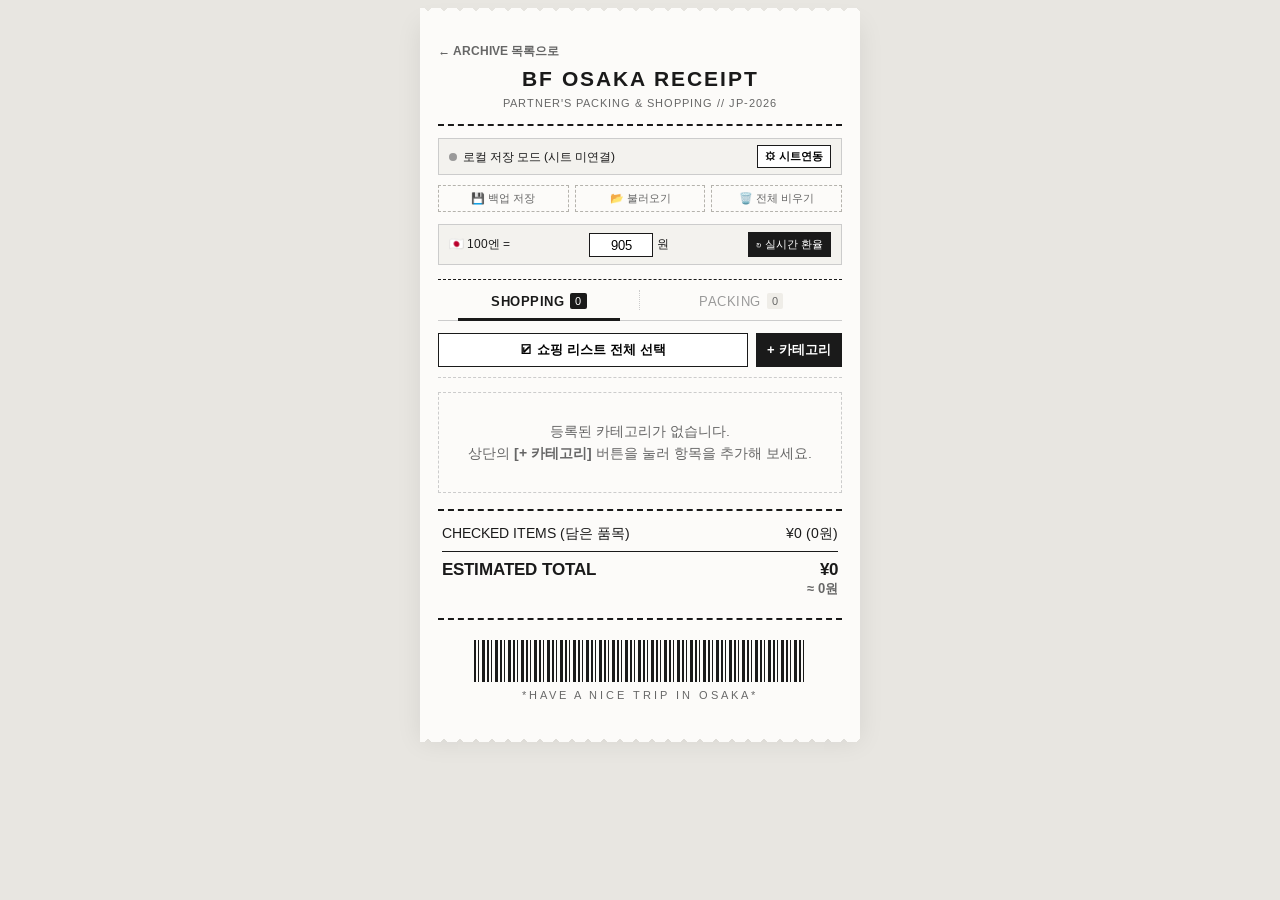
==== bf-receipt/index.html @ 5ce70ae2 "Add files via upload" ====
<!DOCTYPE html>
<html lang="ko">
<head>
<meta charset="UTF-8">
<meta name="viewport" content="width=device-width, initial-scale=1.0, maximum-scale=1.0, user-scalable=no">
<title>BF OSAKA RECEIPT</title>
<style>
  @import url('https://fonts.googleapis.com/css2?family=Arimo:ital,wght@0,400..700;1,400..700&family=Kosugi+Maru&display=swap');

  @font-face {
    font-family: 'Seolnong';
    src: url('../Seolnong.woff2') format('woff2'),
         url('../Seolnong.woff') format('woff'),
         url('../Seolnong.ttf') format('truetype'),
         url('../Seolnong.otf') format('opentype');
    font-weight: normal;
    font-style: normal;
    font-display: swap;
  }

  :root {
    --bg: #e8e6e1;
    --paper: #fcfbf9;
    --ink: #1a1a1a;
    --muted: #666666;
    --light-muted: #999999;
    --line: #cccccc;
    --accent: #d32f2f;
    --taxfree: #1b5e20;
    --taxfree-bg: #e8f5e9;
    --font-main: 'Arimo', 'Kosugi Maru', 'Seolnong', sans-serif;
  }

  * {
    box-sizing: border-box;
    -webkit-tap-highlight-color: transparent;
  }

  body {
    margin: 0;
    padding: 16px 12px 60px;
    background-color: var(--bg);
    font-family: var(--font-main);
    color: var(--ink);
    display: flex;
    justify-content: center;
  }

  button, input, select, textarea {
    font-family: var(--font-main);
  }

  .receipt {
    width: 100%;
    max-width: 440px;
    background: var(--paper);
    padding: 24px 18px 32px;
    box-shadow: 0 8px 24px rgba(0,0,0,0.08);
    position: relative;
  }

  .receipt::before, .receipt::after {
    content: "";
    position: absolute;
    left: 0;
    right: 0;
    height: 8px;
    background-size: 16px 8px;
  }

  .receipt::before {
    top: -8px;
    background-image: linear-gradient(135deg, transparent 50%, var(--paper) 50%),
                      linear-gradient(225deg, transparent 50%, var(--paper) 50%);
  }

  .receipt::after {
    bottom: -8px;
    background-image: linear-gradient(45deg, transparent 50%, var(--paper) 50%),
                      linear-gradient(315deg, transparent 50%, var(--paper) 50%);
  }

  .top-nav {
    margin-bottom: 8px;
  }
  .home-link {
    font-size: 11.5px;
    color: var(--muted);
    text-decoration: none;
    font-weight: 700;
  }
  .home-link:hover { color: var(--ink); }

  .header {
    text-align: center;
    border-bottom: 2px dashed var(--ink);
    padding-bottom: 14px;
    margin-bottom: 12px;
  }

  .store-name {
    font-size: 21px;
    font-weight: 700;
    letter-spacing: 2px;
    margin: 0 0 4px;
  }

  .store-sub {
    font-size: 11px;
    color: var(--muted);
    letter-spacing: 1px;
  }

  /* Sync Bar */
  .sync-bar {
    display: flex;
    justify-content: space-between;
    align-items: center;
    background: #f3f2ee;
    border: 1px solid var(--line);
    padding: 6px 10px;
    margin-bottom: 10px;
    font-size: 11.5px;
  }

  .sync-indicator {
    display: flex;
    align-items: center;
    gap: 6px;
    font-weight: 500;
  }

  .sync-dot {
    width: 8px;
    height: 8px;
    border-radius: 50%;
    background: #999;
  }
  .sync-dot.online { background: var(--taxfree); }
  .sync-dot.syncing { background: #e6a100; animation: pulse 1s infinite; }
  .sync-dot.error { background: var(--accent); }

  @keyframes pulse {
    0%, 100% { opacity: 1; }
    50% { opacity: 0.3; }
  }

  .sync-actions {
    display: flex;
    gap: 4px;
  }

  .small-action-btn {
    background: #fff;
    border: 1px solid var(--ink);
    padding: 3px 7px;
    font-size: 11px;
    font-weight: 700;
    cursor: pointer;
  }

  .util-bar {
    display: flex;
    justify-content: space-between;
    gap: 6px;
    margin-bottom: 12px;
    flex-wrap: wrap;
  }

  .util-btn {
    flex: 1;
    min-width: 70px;
    background: transparent;
    border: 1px dashed #b5b3ad;
    color: var(--muted);
    padding: 5px 6px;
    font-size: 11px;
    font-weight: 500;
    cursor: pointer;
    text-align: center;
    transition: all 0.15s;
  }

  .util-btn:hover, .util-btn:active {
    border-color: var(--ink);
    color: var(--ink);
    background: #f3f2ee;
  }

  .rate-box {
    display: flex;
    align-items: center;
    justify-content: space-between;
    background: #f3f2ee;
    border: 1px solid var(--line);
    padding: 7px 10px;
    margin-bottom: 14px;
    font-size: 12px;
    gap: 6px;
  }

  .rate-input-wrap {
    display: flex;
    align-items: center;
    gap: 4px;
    font-weight: 500;
  }

  .rate-input {
    width: 64px;
    padding: 3px 5px;
    border: 1px solid var(--ink);
    font-size: 13px;
    font-weight: 500;
    text-align: right;
    background: #fff;
  }

  .rate-fetch-btn {
    background: var(--ink);
    color: #fff;
    border: none;
    padding: 5px 8px;
    font-size: 11px;
    cursor: pointer;
  }

  .rate-fetch-btn:disabled {
    opacity: 0.6;
    cursor: wait;
  }

  .tabs-nav {
    display: grid;
    grid-template-columns: 1fr 1fr;
    border-top: 1px dashed var(--ink);
    border-bottom: 1px solid var(--line);
    margin: 6px 0 12px;
    position: relative;
  }

  .tab-btn {
    position: relative;
    padding: 13px 6px 11px;
    font-size: 13px;
    font-weight: 500;
    letter-spacing: 0.5px;
    border: none;
    background: transparent;
    cursor: pointer;
    color: var(--light-muted);
    display: flex;
    align-items: center;
    justify-content: center;
    gap: 6px;
    transition: color 0.15s;
  }

  .tab-btn:first-child::after {
    content: "";
    position: absolute;
    right: 0;
    top: 24%;
    bottom: 24%;
    width: 1px;
    border-right: 1px dotted var(--line);
  }

  .tab-btn.active {
    color: var(--ink);
    font-weight: 700;
  }

  .tab-btn.active::before {
    content: "";
    position: absolute;
    left: 10%;
    right: 10%;
    bottom: -1px;
    height: 3px;
    background: var(--ink);
  }

  .tab-count {
    font-size: 10.5px;
    padding: 1px 5px;
    border-radius: 2px;
    background: #efede8;
    color: var(--muted);
    font-weight: 400;
  }

  .tab-btn.active .tab-count {
    background: var(--ink);
    color: #fff;
  }

  .global-check-bar {
    display: flex;
    justify-content: space-between;
    align-items: center;
    margin-bottom: 14px;
    padding-bottom: 10px;
    border-bottom: 1px dashed var(--line);
    gap: 8px;
  }

  .global-check-btn {
    flex: 1;
    background: #fff;
    border: 1px solid var(--ink);
    padding: 7px 10px;
    font-size: 12.5px;
    font-weight: 700;
    cursor: pointer;
    display: flex;
    align-items: center;
    justify-content: center;
    gap: 6px;
  }

  .add-cat-btn {
    background: var(--ink);
    color: #fff;
    border: 1px solid var(--ink);
    padding: 7px 10px;
    font-size: 12.5px;
    font-weight: 700;
    cursor: pointer;
  }

  .empty-state {
    border: 1px dashed var(--line);
    padding: 28px 16px;
    text-align: center;
    font-size: 13.5px;
    color: var(--muted);
    margin-bottom: 16px;
    line-height: 1.6;
  }

  .category {
    margin-bottom: 20px;
  }

  .cat-header {
    display: flex;
    justify-content: space-between;
    align-items: center;
    border-top: 1px solid var(--ink);
    border-bottom: 1px solid var(--ink);
    padding: 6px 4px;
    margin-bottom: 8px;
    background: #f6f5f0;
    gap: 6px;
  }

  .cat-title-wrap {
    display: flex;
    align-items: center;
    gap: 4px;
    min-width: 0;
    flex: 1;
  }

  .cat-title {
    font-size: 13.5px;
    font-weight: 700;
    white-space: nowrap;
    overflow: hidden;
    text-overflow: ellipsis;
  }

  .cat-icon-btn {
    background: none;
    border: none;
    color: var(--muted);
    font-size: 12px;
    cursor: pointer;
    padding: 2px 4px;
    line-height: 1;
    flex-shrink: 0;
  }

  .cat-icon-btn:hover { color: var(--ink); }
  .cat-icon-btn.del:hover { color: var(--accent); }

  .cat-actions {
    display: flex;
    align-items: center;
    gap: 5px;
    flex-shrink: 0;
  }

  .cat-check-btn {
    background: #fff;
    border: 1px solid var(--ink);
    padding: 3px 6px;
    font-size: 11.5px;
    font-weight: 700;
    cursor: pointer;
  }

  .cat-add-btn {
    background: var(--ink);
    color: #fff;
    border: 1px solid var(--ink);
    padding: 3px 7px;
    font-size: 11.5px;
    font-weight: 700;
    cursor: pointer;
  }

  .item-row {
    display: flex;
    align-items: center;
    gap: 10px;
    padding: 10px 2px;
    border-bottom: 1px dotted var(--line);
    transition: opacity 0.15s;
  }

  .item-row.packing-row {
    padding: 8px 2px;
  }

  .item-row.checked {
    opacity: 0.48;
  }

  .item-row.checked .item-name {
    text-decoration: line-through;
  }

  .item-check {
    width: 19px;
    height: 19px;
    accent-color: var(--ink);
    cursor: pointer;
    flex-shrink: 0;
  }

  .item-thumb {
    width: 68px;
    height: 68px;
    border: 1px dashed #999;
    background: #fff;
    display: flex;
    align-items: center;
    justify-content: center;
    font-size: 12px;
    font-weight: 500;
    color: var(--muted);
    cursor: pointer;
    flex-shrink: 0;
    overflow: hidden;
    position: relative;
    border-radius: 3px;
  }

  .item-thumb.has-img {
    border: 1px solid var(--ink);
  }

  .item-thumb img {
    width: 100%;
    height: 100%;
    object-fit: cover;
  }

  .item-info {
    flex: 1;
    min-width: 0;
  }

  .item-name {
    font-size: 14px;
    font-weight: 500;
    word-break: keep-all;
    line-height: 1.35;
  }

  .qty-badge {
    display: inline-block;
    font-size: 11px;
    font-weight: 500;
    background: #eceae4;
    border: 1px solid var(--ink);
    padding: 0 5px;
    margin-left: 4px;
    vertical-align: middle;
  }

  .item-memo {
    font-size: 12px;
    color: var(--muted);
    margin-top: 3px;
  }

  .qty-stepper {
    display: inline-flex;
    align-items: center;
    border: 1px solid var(--line);
    background: #fff;
    margin-top: 5px;
  }

  .qty-step-btn {
    background: #f6f5f0;
    border: none;
    width: 22px;
    height: 20px;
    font-size: 13px;
    font-weight: 500;
    cursor: pointer;
    padding: 0;
    color: var(--ink);
  }

  .qty-step-val {
    font-size: 11.5px;
    padding: 0 7px;
    min-width: 24px;
    text-align: center;
  }

  .item-price-box {
    text-align: right;
    flex-shrink: 0;
  }

  .price-jpy {
    font-size: 13px;
    font-weight: 500;
  }

  .price-unit-sub {
    font-size: 10px;
    color: var(--muted);
  }

  .price-krw {
    font-size: 11.5px;
    color: var(--muted);
  }

  .item-edit-btn {
    background: none;
    border: none;
    color: var(--muted);
    font-size: 14px;
    cursor: pointer;
    padding: 4px;
    flex-shrink: 0;
  }

  .cat-footer {
    display: flex;
    justify-content: space-between;
    align-items: center;
    padding: 6px 4px 0;
    font-size: 12.5px;
  }

  .tax-badge {
    font-size: 11.5px;
    padding: 2px 6px;
    font-weight: 700;
  }

  .tax-badge.ok {
    background: var(--taxfree-bg);
    color: var(--taxfree);
    border: 1px solid var(--taxfree);
  }

  .tax-badge.yet {
    color: var(--muted);
    border: 1px dashed var(--line);
  }

  .total-section {
    border-top: 2px dashed var(--ink);
    border-bottom: 2px dashed var(--ink);
    padding: 14px 4px;
    margin-top: 16px;
  }

  .total-row {
    display: flex;
    justify-content: space-between;
    align-items: baseline;
    margin-bottom: 6px;
    font-size: 13.5px;
  }

  .total-row.grand {
    font-size: 17px;
    font-weight: 700;
    margin-top: 8px;
    padding-top: 8px;
    border-top: 1px solid var(--ink);
  }

  .barcode-area {
    text-align: center;
    margin-top: 20px;
  }

  .barcode {
    height: 42px;
    width: 82%;
    margin: 0 auto 6px;
    background: repeating-linear-gradient(
      90deg,
      #1a1a1a 0px, #1a1a1a 2px,
      transparent 2px, transparent 4px,
      #1a1a1a 4px, #1a1a1a 5px,
      transparent 5px, transparent 8px,
      #1a1a1a 8px, #1a1a1a 11px,
      transparent 11px, transparent 13px
    );
  }

  .barcode-num {
    font-size: 11px;
    letter-spacing: 3px;
    color: var(--muted);
  }

  /* Modals */
  .modal-backdrop {
    position: fixed;
    inset: 0;
    background: rgba(0,0,0,0.55);
    display: none;
    align-items: center;
    justify-content: center;
    z-index: 1000;
    padding: 16px;
  }

  .modal-backdrop.open {
    display: flex;
  }

  .modal {
    background: var(--paper);
    width: 100%;
    max-width: 390px;
    max-height: 88vh;
    overflow-y: auto;
    padding: 20px;
    border: 2px solid var(--ink);
    box-shadow: 0 12px 30px rgba(0,0,0,0.25);
  }

  .modal h3 {
    margin: 0 0 14px;
    font-size: 16.5px;
    border-bottom: 1px dashed var(--ink);
    padding-bottom: 8px;
    display: flex;
    justify-content: space-between;
    align-items: center;
  }

  .form-row-2 {
    display: grid;
    grid-template-columns: 2fr 1fr;
    gap: 8px;
  }

  .form-group {
    margin-bottom: 12px;
  }

  .form-group label {
    display: block;
    font-size: 12.5px;
    font-weight: 700;
    margin-bottom: 4px;
  }

  .form-group input {
    width: 100%;
    padding: 8px;
    border: 1px solid var(--ink);
    font-size: 13.5px;
    background: #fff;
  }

  .img-helper-row {
    display: flex;
    gap: 6px;
    margin-top: 6px;
  }

  .small-btn {
    flex: 1;
    padding: 6px;
    font-size: 11.5px;
    border: 1px solid var(--ink);
    background: #f3f2ee;
    cursor: pointer;
    font-weight: 700;
    text-align: center;
  }

  .code-box {
    background: #1a1a1a;
    color: #fcfbf9;
    padding: 10px;
    font-family: monospace;
    font-size: 10.5px;
    border-radius: 3px;
    max-height: 120px;
    overflow-y: auto;
    white-space: pre;
    margin: 6px 0 8px;
  }

  .guide-step {
    font-size: 12px;
    line-height: 1.5;
    color: var(--ink);
    background: #f3f2ee;
    padding: 9px;
    border-left: 3px solid var(--ink);
    margin-top: 12px;
  }

  .modal-btns {
    display: flex;
    gap: 8px;
    margin-top: 16px;
  }

  .btn-primary {
    flex: 2;
    background: var(--ink);
    color: #fff;
    border: none;
    padding: 10px;
    font-weight: 700;
    cursor: pointer;
  }

  .btn-cancel {
    flex: 1;
    background: #fff;
    border: 1px solid var(--ink);
    padding: 10px;
    cursor: pointer;
  }

  .btn-delete {
    background: var(--accent);
    color: #fff;
    border: none;
    padding: 10px;
    cursor: pointer;
  }

  .img-preview-backdrop {
    position: fixed;
    inset: 0;
    background: rgba(0,0,0,0.78);
    display: none;
    align-items: center;
    justify-content: center;
    z-index: 2000;
    padding: 20px;
  }

  .img-preview-backdrop.open {
    display: flex;
  }

  .img-preview-box {
    background: var(--paper);
    padding: 14px;
    border: 2px solid var(--ink);
    max-width: 360px;
    width: 100%;
    text-align: center;
  }

  .img-preview-box img {
    width: 100%;
    max-height: 360px;
    object-fit: contain;
    background: #fff;
    border: 1px solid var(--line);
    margin-bottom: 10px;
  }

  .img-preview-title {
    font-size: 14.5px;
    font-weight: 700;
    margin-bottom: 10px;
  }

  .img-preview-actions {
    display: flex;
    gap: 8px;
  }
</style>
</head>
<body>

<div class="receipt">
  <div class="top-nav">
    <a href="../" class="home-link">← ARCHIVE 목록으로</a>
  </div>

  <div class="header">
    <div class="store-name">BF OSAKA RECEIPT</div>
    <div class="store-sub">PARTNER'S PACKING & SHOPPING // JP-2026</div>
  </div>

  <!-- Google Sheets Sync Bar -->
  <div class="sync-bar">
    <div class="sync-indicator">
      <span class="sync-dot" id="sync-dot"></span>
      <span id="sync-status-text">로컬 저장 모드 (시트 미연결)</span>
    </div>
    <div class="sync-actions">
      <button type="button" class="small-action-btn" id="manual-sync-btn" onclick="syncFromSheet()" style="display:none;">↻ 새로고침</button>
      <button type="button" class="small-action-btn" onclick="openSyncModal()">⚙ 시트연동</button>
    </div>
  </div>

  <!-- Backup / Load Controls -->
  <div class="util-bar">
    <button type="button" class="util-btn" onclick="exportBackup()">💾 백업 저장</button>
    <button type="button" class="util-btn" onclick="document.getElementById('import-file').click()">📂 불러오기</button>
    <button type="button" class="util-btn" onclick="resetAllData()">🗑️ 전체 비우기</button>
    <input type="file" id="import-file" accept=".json" style="display:none" onchange="importBackup(event)">
  </div>

  <!-- Exchange Rate -->
  <div class="rate-box" id="rate-box">
    <span>🇯🇵 100엔 =</span>
    <div class="rate-input-wrap">
      <input type="number" id="rate-input" class="rate-input" step="0.1" value="905" onchange="updateRate(this.value)">
      <span>원</span>
    </div>
    <button type="button" class="rate-fetch-btn" id="fetch-rate-btn" onclick="fetchLiveRate()">↻ 실시간 환율</button>
  </div>

  <nav class="tabs-nav" aria-label="리스트 전환">
    <button type="button" class="tab-btn active" id="tab-shopping" onclick="switchTab('shopping')">
      <span>SHOPPING</span>
      <span class="tab-count" id="count-shopping">0</span>
    </button>
    <button type="button" class="tab-btn" id="tab-packing" onclick="switchTab('packing')">
      <span>PACKING</span>
      <span class="tab-count" id="count-packing">0</span>
    </button>
  </nav>

  <div class="global-check-bar">
    <button type="button" class="global-check-btn" id="global-check-btn" onclick="toggleTabAll()">☑ 현재 탭 전체 선택</button>
    <button type="button" class="add-cat-btn" onclick="addCategory()">+ 카테고리</button>
  </div>

  <div id="list-container"></div>

  <div class="total-section" id="total-section">
    <div class="total-row">
      <span>CHECKED ITEMS (담은 품목)</span>
      <span id="checked-total-jpy">¥0 (0원)</span>
    </div>
    <div class="total-row grand">
      <span>ESTIMATED TOTAL</span>
      <div style="text-align:right">
        <div id="grand-total-jpy">¥0</div>
        <div id="grand-total-krw" style="font-size:13px; color:var(--muted);">≈ 0원</div>
      </div>
    </div>
  </div>

  <div class="barcode-area">
    <div class="barcode"></div>
    <div class="barcode-num">*HAVE A NICE TRIP IN OSAKA*</div>
  </div>
</div>

<!-- Edit / Add Item Modal -->
<div class="modal-backdrop" id="item-modal">
  <div class="modal">
    <h3 id="modal-title">품목 수정</h3>
    <div class="form-group">
      <label>품목명</label>
      <input type="text" id="edit-name" placeholder="예: 말차소금">
    </div>
    <div class="form-row-2" id="price-qty-row">
      <div class="form-group" id="price-group">
        <label>개당 가격 (엔화 ¥)</label>
        <input type="number" id="edit-price" placeholder="0">
      </div>
      <div class="form-group" id="qty-group">
        <label>수량 (개)</label>
        <input type="number" id="edit-qty" min="1" value="1" placeholder="1">
      </div>
    </div>
    <div class="form-group">
      <label id="memo-label">메모 (옵션, 색상, 매장 위치 등)</label>
      <input type="text" id="edit-memo" placeholder="예: 빨간 뚜껑 / 냉장 코너">
    </div>
    <div class="form-group" id="img-group">
      <label>사진 등록 (구글 시트 연동 시 이미지 URL 권장)</label>
      <input type="text" id="edit-img" placeholder="이미지 주소(https://...) 붙여넣기">
      <div class="img-helper-row">
        <button type="button" class="small-btn" onclick="searchGoogleImage()">🔍 구글 이미지 검색</button>
        <label class="small-btn" style="margin:0; cursor:pointer;">
          📷 앨범에서 선택
          <input type="file" accept="image/*" style="display:none" onchange="handleImageUpload(event)">
        </label>
      </div>
    </div>
    <div class="modal-btns">
      <button type="button" class="btn-delete" id="modal-del-btn" onclick="deleteCurrentItem()">삭제</button>
      <button type="button" class="btn-cancel" onclick="closeModal()">취소</button>
      <button type="button" class="btn-primary" onclick="saveItem()">저장</button>
    </div>
  </div>
</div>

<!-- Image Zoom Modal -->
<div class="img-preview-backdrop" id="img-preview-modal" onclick="closeImgPreview(event)">
  <div class="img-preview-box" onclick="event.stopPropagation()">
    <img id="preview-img-el" src="" alt="상품 이미지">
    <div class="img-preview-title" id="preview-title-el"></div>
    <div class="img-preview-actions">
      <button type="button" class="btn-cancel" onclick="editFromPreview()">사진 변경</button>
      <button type="button" class="btn-primary" onclick="closeImgPreview()">닫기</button>
    </div>
  </div>
</div>

<!-- Google Sheets Sync Settings Modal -->
<div class="modal-backdrop" id="sync-modal">
  <div class="modal">
    <h3>
      <span>구글 시트 자동 저장 설정</span>
      <button type="button" style="background:none; border:none; font-size:15px; cursor:pointer;" onclick="closeSyncModal()">✕</button>
    </h3>

    <div class="form-group">
      <label>🔗 웹 앱 URL (/exec 주소 붙여넣기)</label>
      <input type="url" id="sheet-url-input" placeholder="https://script.google.com/macros/s/.../exec">
    </div>

    <div class="modal-btns" style="margin-top:8px; margin-bottom:14px;">
      <button type="button" class="btn-delete" onclick="disconnectSheet()">해제</button>
      <button type="button" class="btn-cancel" onclick="closeSyncModal()">닫기</button>
      <button type="button" class="btn-primary" onclick="saveSheetUrl()">연결 저장</button>
    </div>

    <details style="border-top: 1px dashed var(--line); padding-top: 10px; font-size: 12px;">
      <summary style="cursor:pointer; font-weight:700;">📋 Apps Script 코드 및 설정 안내 보기</summary>
      <div class="guide-step">
        <strong>1.</strong> 새 Google 스프레드시트 생성 → <strong>[확장 프로그램] → [Apps Script]</strong><br>
        <strong>2.</strong> 아래 코드 붙여넣기 후 <strong>[배포] → [새 배포] → 웹 앱</strong> (액세스 권한: <strong>모든 사용자</strong>)<br>
        <strong>3.</strong> 생성된 <code>/exec</code> 주소를 위 입력칸에 넣고 <strong>[연결 저장]</strong> 클릭
      </div>
      <div class="code-box" id="apps-script-code">function doGet(e) {
  var sheet = SpreadsheetApp.getActiveSpreadsheet().getSheets()[0];
  var data = sheet.getRange("A1").getValue();
  if (!data) data = "{}";
  return ContentService.createTextOutput(data).setMimeType(ContentService.MimeType.JSON);
}

function doPost(e) {
  var sheet = SpreadsheetApp.getActiveSpreadsheet().getSheets()[0];
  var body = e.postData.contents;
  sheet.getRange("A1").setValue(body);
  sheet.getRange("A2").setValue("마지막 동기화: " + new Date().toLocaleString());
  return ContentService.createTextOutput(JSON.stringify({status: "ok"})).setMimeType(ContentService.MimeType.JSON);
}</div>
      <button type="button" class="small-action-btn" onclick="copyAppsScript()" style="width:100%; padding:6px;">📋 Apps Script 코드 복사하기</button>
    </details>
  </div>
</div>

<script>
  const STORAGE_KEY = "osaka_receipt_bf_v1";
  const SHEET_URL_KEY = "osaka_receipt_bf_sheet_url_v1";

  const initialData = {
    rate: 905,
    activeTab: "shopping",
    shopping: [],
    packing: []
  };

  let appData = loadData();
  let editingTarget = null;
  let previewTarget = null;

  function loadData() {
    try {
      const saved = localStorage.getItem(STORAGE_KEY);
      if (saved) return JSON.parse(saved);
    } catch (e) {}
    return JSON.parse(JSON.stringify(initialData));
  }

  function getSheetUrl() {
    return localStorage.getItem(SHEET_URL_KEY) || "";
  }

  function setSyncUI(state, text) {
    const dot = document.getElementById("sync-dot");
    const label = document.getElementById("sync-status-text");
    const refreshBtn = document.getElementById("manual-sync-btn");
    dot.className = "sync-dot " + state;
    label.textContent = text;
    refreshBtn.style.display = getSheetUrl() ? "inline-block" : "none";
  }

  async function saveData(pushToCloud = true) {
    localStorage.setItem(STORAGE_KEY, JSON.stringify(appData));

    const url = getSheetUrl();
    if (!url || !pushToCloud) return;

    const payload = JSON.stringify(appData);
    if (payload.length > 48000) {
      setSyncUI("error", "사진 용량 초과 (URL 사진으로 변경 권장)");
      return;
    }

    setSyncUI("syncing", "구글 시트 저장 중...");
    try {
      await fetch(url, {
        method: "POST",
        mode: "no-cors",
        headers: { "Content-Type": "text/plain;charset=utf-8" },
        body: payload
      });
      setSyncUI("online", "구글 시트 동기화 완료");
    } catch (err) {
      setSyncUI("error", "동기화 오류 (로컬 저장됨)");
    }
  }

  async function syncFromSheet() {
    const url = getSheetUrl();
    if (!url) {
      setSyncUI("", "로컬 저장 모드 (시트 미연결)");
      return;
    }

    setSyncUI("syncing", "시트에서 불러오는 중...");
    try {
      const res = await fetch(url + "?t=" + Date.now());
      const cloudData = await res.json();
      if (cloudData && Array.isArray(cloudData.shopping) && Array.isArray(cloudData.packing)) {
        const currentTab = appData.activeTab;
        appData = cloudData;
        appData.activeTab = currentTab;
        localStorage.setItem(STORAGE_KEY, JSON.stringify(appData));
        render();
        setSyncUI("online", "구글 시트 연결됨 (최신 상태)");
      } else {
        await saveData(true);
      }
    } catch (err) {
      setSyncUI("error", "시트 연결 확인 필요");
    }
  }

  function resetAllData() {
    if (!confirm("등록된 모든 카테고리와 항목을 비우시겠습니까?")) return;
    appData.shopping = [];
    appData.packing = [];
    saveData(true);
    render();
  }

  function updateRate(val) {
    const num = parseFloat(val);
    if (!isNaN(num) && num > 0) {
      appData.rate = num;
      saveData(true);
      render();
    }
  }

  async function fetchWithTimeout(url, ms = 5000) {
    const controller = new AbortController();
    const timer = setTimeout(() => controller.abort(), ms);
    try {
      const res = await fetch(url, { signal: controller.signal });
      if (!res.ok) throw new Error("HTTP " + res.status);
      return await res.json();
    } finally {
      clearTimeout(timer);
    }
  }

  async function fetchLiveRate() {
    const btn = document.getElementById("fetch-rate-btn");
    btn.disabled = true;
    btn.textContent = "조회중...";

    const providers = [
      async () => {
        const data = await fetchWithTimeout("https://open.er-api.com/v6/latest/JPY");
        if (data && data.rates && data.rates.KRW) return data.rates.KRW * 100;
        throw new Error("err");
      },
      async () => {
        const data = await fetchWithTimeout("https://api.frankfurter.app/latest?from=JPY&to=KRW");
        if (data && data.rates && data.rates.KRW) return data.rates.KRW * 100;
        throw new Error("err");
      },
      async () => {
        const data = await fetchWithTimeout("https://cdn.jsdelivr.net/npm/@fawazahmed0/currency-api@latest/v1/currencies/jpy.json");
        if (data && data.jpy && data.jpy.krw) return data.jpy.krw * 100;
        throw new Error("err");
      }
    ];

    let rate100 = null;
    for (const fetchFn of providers) {
      try {
        const val = await fetchFn();
        if (typeof val === "number" && !isNaN(val) && val > 0) {
          rate100 = Math.round(val * 10) / 10;
          break;
        }
      } catch (e) {}
    }

    if (rate100 !== null) {
      appData.rate = rate100;
      document.getElementById("rate-input").value = rate100;
      saveData(true);
      render();
      btn.textContent = "✓ 적용완료";
      setTimeout(() => {
        btn.textContent = "↻ 실시간 환율";
        btn.disabled = false;
      }, 1200);
    } else {
      alert("실시간 환율 서버에 연결할 수 없습니다. 숫자 칸을 눌러 직접 입력해 주세요.");
      btn.textContent = "↻ 실시간 환율";
      btn.disabled = false;
    }
  }

  function switchTab(tab) {
    appData.activeTab = tab;
    localStorage.setItem(STORAGE_KEY, JSON.stringify(appData));
    render();
  }

  function toggleTabAll() {
    const cats = appData[appData.activeTab];
    const allItems = cats.flatMap(c => c.items);
    if (allItems.length === 0) return;
    const allChecked = allItems.every(i => i.checked);
    cats.forEach(c => c.items.forEach(i => i.checked = !allChecked));
    saveData(true);
    render();
  }

  function toggleCategoryAll(catId) {
    const cat = appData[appData.activeTab].find(c => c.id === catId);
    if (!cat || cat.items.length === 0) return;
    const allChecked = cat.items.every(i => i.checked);
    cat.items.forEach(i => i.checked = !allChecked);
    saveData(true);
    render();
  }

  function toggleItem(catId, itemId) {
    const cat = appData[appData.activeTab].find(c => c.id === catId);
    const item = cat.items.find(i => i.id === itemId);
    item.checked = !item.checked;
    saveData(true);
    render();
  }

  function changeItemQty(catId, itemId, delta) {
    const cat = appData[appData.activeTab].find(c => c.id === catId);
    const item = cat.items.find(i => i.id === itemId);
    const nextQty = (item.qty || 1) + delta;
    if (nextQty < 1) return;
    item.qty = nextQty;
    saveData(true);
    render();
  }

  function addCategory() {
    const title = prompt("새 카테고리 이름을 입력하세요 (예: 마트, 돈키호테, 필수 준비물):");
    if (!title || !title.trim()) return;
    appData[appData.activeTab].push({
      id: "cat_" + Date.now(),
      title: title.trim(),
      items: []
    });
    saveData(true);
    render();
  }

  function editCategory(catId) {
    const cat = appData[appData.activeTab].find(c => c.id === catId);
    if (!cat) return;
    const nextTitle = prompt("카테고리 이름을 수정하세요:", cat.title);
    if (!nextTitle || !nextTitle.trim()) return;
    cat.title = nextTitle.trim();
    saveData(true);
    render();
  }

  function deleteCategory(catId) {
    const cat = appData[appData.activeTab].find(c => c.id === catId);
    if (!cat) return;
    const msg = cat.items.length > 0
      ? `[${cat.title}] 카테고리와 안의 품목 ${cat.items.length}개를 모두 삭제할까요?`
      : `[${cat.title}] 카테고리를 삭제할까요?`;
    if (!confirm(msg)) return;
    appData[appData.activeTab] = appData[appData.activeTab].filter(c => c.id !== catId);
    saveData(true);
    render();
  }

  function handleThumbClick(catId, itemId) {
    const cat = appData[appData.activeTab].find(c => c.id === catId);
    const item = cat.items.find(i => i.id === itemId);
    if (item && item.img) {
      previewTarget = { catId, itemId };
      document.getElementById("preview-img-el").src = item.img;
      document.getElementById("preview-title-el").textContent = item.name;
      document.getElementById("img-preview-modal").classList.add("open");
    } else {
      openModal(catId, itemId);
    }
  }

  function closeImgPreview() {
    document.getElementById("img-preview-modal").classList.remove("open");
    previewTarget = null;
  }

  function editFromPreview() {
    if (!previewTarget) return;
    const { catId, itemId } = previewTarget;
    closeImgPreview();
    openModal(catId, itemId);
  }

  function openModal(catId, itemId = null) {
    editingTarget = { catId, itemId };
    const isShopping = appData.activeTab === "shopping";
    document.getElementById("price-group").style.display = isShopping ? "block" : "none";
    document.getElementById("img-group").style.display = isShopping ? "block" : "none";
    document.getElementById("price-qty-row").style.gridTemplateColumns = isShopping ? "2fr 1fr" : "1fr";
    document.getElementById("memo-label").textContent = isShopping
      ? "메모 (옵션, 색상, 매장 위치 등)"
      : "메모 (체크사항, 보관 위치 등)";
    document.getElementById("edit-memo").placeholder = isShopping
      ? "예: 빨간 뚜껑 / 냉장 코너"
      : "예: 기내 반입 / 캐리어 앞주머니";

    if (itemId) {
      const cat = appData[appData.activeTab].find(c => c.id === catId);
      const item = cat.items.find(i => i.id === itemId);
      document.getElementById("modal-title").textContent = "품목 수정";
      document.getElementById("edit-name").value = item.name;
      document.getElementById("edit-price").value = item.price || "";
      document.getElementById("edit-qty").value = item.qty || 1;
      document.getElementById("edit-memo").value = item.memo || "";
      document.getElementById("edit-img").value = item.img || "";
      document.getElementById("modal-del-btn").style.display = "block";
    } else {
      document.getElementById("modal-title").textContent = "새 품목 추가";
      document.getElementById("edit-name").value = "";
      document.getElementById("edit-price").value = "";
      document.getElementById("edit-qty").value = 1;
      document.getElementById("edit-memo").value = "";
      document.getElementById("edit-img").value = "";
      document.getElementById("modal-del-btn").style.display = "none";
    }
    document.getElementById("item-modal").classList.add("open");
  }

  function closeModal() {
    document.getElementById("item-modal").classList.remove("open");
    editingTarget = null;
  }

  function saveItem() {
    const name = document.getElementById("edit-name").value.trim();
    if (!name) {
      alert("품목명을 입력해 주세요.");
      return;
    }
    const price = parseInt(document.getElementById("edit-price").value, 10) || 0;
    const qty = Math.max(1, parseInt(document.getElementById("edit-qty").value, 10) || 1);
    const memo = document.getElementById("edit-memo").value.trim();
    const img = document.getElementById("edit-img").value.trim();

    const cat = appData[appData.activeTab].find(c => c.id === editingTarget.catId);
    if (editingTarget.itemId) {
      const item = cat.items.find(i => i.id === editingTarget.itemId);
      item.name = name;
      item.price = price;
      item.qty = qty;
      item.memo = memo;
      item.img = img;
    } else {
      cat.items.push({
        id: "item_" + Date.now(),
        name,
        price,
        qty,
        memo,
        img,
        checked: false
      });
    }
    saveData(true);
    closeModal();
    render();
  }

  function deleteCurrentItem() {
    if (!editingTarget || !editingTarget.itemId) return;
    const cat = appData[appData.activeTab].find(c => c.id === editingTarget.catId);
    cat.items = cat.items.filter(i => i.id !== editingTarget.itemId);
    saveData(true);
    closeModal();
    render();
  }

  function searchGoogleImage() {
    const q = document.getElementById("edit-name").value.trim();
    if (!q) {
      alert("먼저 품목명을 입력해 주세요!");
      return;
    }
    window.open("https://www.google.com/search?tbm=isch&q=" + encodeURIComponent(q), "_blank");
  }

  function handleImageUpload(event) {
    const file = event.target.files[0];
    if (!file) return;
    const reader = new FileReader();
    reader.onload = function(e) {
      const img = new Image();
      img.onload = function() {
        const canvas = document.createElement("canvas");
        const maxSize = 240;
        let w = img.width, h = img.height;
        if (w > h && w > maxSize) { h *= maxSize / w; w = maxSize; }
        else if (h > maxSize) { w *= maxSize / h; h = maxSize; }
        canvas.width = w;
        canvas.height = h;
        canvas.getContext("2d").drawImage(img, 0, 0, w, h);
        document.getElementById("edit-img").value = canvas.toDataURL("image/jpeg", 0.72);
      };
      img.src = e.target.result;
    };
    reader.readAsDataURL(file);
  }

  /* Sync Modal */
  function openSyncModal() {
    document.getElementById("sheet-url-input").value = getSheetUrl();
    document.getElementById("sync-modal").classList.add("open");
  }

  function closeSyncModal() {
    document.getElementById("sync-modal").classList.remove("open");
  }

  function copyAppsScript() {
    const code = document.getElementById("apps-script-code").textContent;
    navigator.clipboard.writeText(code).then(() => {
      alert("Apps Script 코드가 복사되었습니다!");
    });
  }

  function saveSheetUrl() {
    const val = document.getElementById("sheet-url-input").value.trim();
    if (!val.startsWith("https://script.google.com/")) {
      alert("올바른 Google Apps Script 웹 앱 URL(https://script.google.com/.../exec)을 입력해 주세요.");
      return;
    }
    localStorage.setItem(SHEET_URL_KEY, val);
    closeSyncModal();
    syncFromSheet();
  }

  function disconnectSheet() {
    localStorage.removeItem(SHEET_URL_KEY);
    document.getElementById("sheet-url-input").value = "";
    setSyncUI("", "로컬 저장 모드 (시트 미연결)");
    closeSyncModal();
  }

  /* Backup & Restore */
  function exportBackup() {
    const blob = new Blob([JSON.stringify(appData, null, 2)], { type: "application/json" });
    const url = URL.createObjectURL(blob);
    const a = document.createElement("a");
    const dateStr = new Date().toISOString().slice(0, 10);
    a.href = url;
    a.download = `osaka-receipt-backup-${dateStr}.json`;
    a.click();
    URL.revokeObjectURL(url);
  }

  function importBackup(event) {
    const file = event.target.files[0];
    if (!file) return;
    const reader = new FileReader();
    reader.onload = function(e) {
      try {
        const parsed = JSON.parse(e.target.result);
        if (parsed.shopping && parsed.packing) {
          appData = parsed;
          saveData(true);
          render();
          alert("백업 데이터를 성공적으로 불러왔습니다!");
        } else {
          alert("올바른 백업 파일이 아닙니다.");
        }
      } catch (err) {
        alert("파일을 읽는 중 오류가 발생했습니다.");
      }
    };
    reader.readAsText(file);
    event.target.value = "";
  }

  function toKrw(jpy) {
    return Math.round((jpy / 100) * appData.rate);
  }

  function render() {
    document.getElementById("rate-input").value = appData.rate;
    const isShopping = appData.activeTab === "shopping";

    document.getElementById("tab-shopping").classList.toggle("active", isShopping);
    document.getElementById("tab-packing").classList.toggle("active", !isShopping);
    document.getElementById("rate-box").style.display = isShopping ? "flex" : "none";
    document.getElementById("total-section").style.display = isShopping ? "block" : "none";

    const shopCount = appData.shopping.reduce((acc, c) => acc + c.items.length, 0);
    const packCount = appData.packing.reduce((acc, c) => acc + c.items.length, 0);
    document.getElementById("count-shopping").textContent = shopCount;
    document.getElementById("count-packing").textContent = packCount;

    const cats = appData[appData.activeTab];
    const allItems = cats.flatMap(c => c.items);
    const allChecked = allItems.length > 0 && allItems.every(i => i.checked);
    document.getElementById("global-check-btn").textContent = allChecked
      ? (isShopping ? "☐ 쇼핑 리스트 전체 해제" : "☐ 준비물 전체 해제")
      : (isShopping ? "☑ 쇼핑 리스트 전체 선택" : "☑ 준비물 전체 선택");

    const container = document.getElementById("list-container");
    container.innerHTML = "";

    if (cats.length === 0) {
      container.innerHTML = `
        <div class="empty-state">
          등록된 카테고리가 없습니다.<br>
          상단의 <strong>[+ 카테고리]</strong> 버튼을 눌러 항목을 추가해 보세요.
        </div>
      `;
    }

    let grandJpy = 0;
    let checkedJpy = 0;

    cats.forEach(cat => {
      const catAllChecked = cat.items.length > 0 && cat.items.every(i => i.checked);
      let catJpy = 0;

      const catDiv = document.createElement("div");
      catDiv.className = "category";

      let itemsHtml = "";
      cat.items.forEach(item => {
        const unitPrice = item.price || 0;
        const qty = item.qty || 1;
        const lineJpy = unitPrice * qty;

        catJpy += lineJpy;
        grandJpy += lineJpy;
        if (item.checked) checkedJpy += lineJpy;

        const qtyBadgeHtml = qty > 1 ? `<span class="qty-badge">x${qty}</span>` : "";

        if (isShopping) {
          const thumbHtml = item.img ? `<img src="${item.img}" alt="">` : `+📷`;
          itemsHtml += `
            <div class="item-row ${item.checked ? "checked" : ""}">
              <input type="checkbox" class="item-check" ${item.checked ? "checked" : ""} onchange="toggleItem('${cat.id}', '${item.id}')">
              <div class="item-thumb ${item.img ? "has-img" : ""}" onclick="handleThumbClick('${cat.id}', '${item.id}')">${thumbHtml}</div>
              <div class="item-info">
                <div class="item-name" onclick="toggleItem('${cat.id}', '${item.id}')" style="cursor:pointer;">${item.name}${qtyBadgeHtml}</div>
                ${item.memo ? `<div class="item-memo">${item.memo}</div>` : ""}
                <div class="qty-stepper" onclick="event.stopPropagation()">
                  <button type="button" class="qty-step-btn" onclick="changeItemQty('${cat.id}', '${item.id}', -1)">-</button>
                  <span class="qty-step-val">${qty}개</span>
                  <button type="button" class="qty-step-btn" onclick="changeItemQty('${cat.id}', '${item.id}', 1)">+</button>
                </div>
              </div>
              <div class="item-price-box">
                <div class="price-jpy">¥${lineJpy.toLocaleString()}</div>
                ${qty > 1 ? `<div class="price-unit-sub">¥${unitPrice.toLocaleString()}×${qty}</div>` : ""}
                <div class="price-krw">${toKrw(lineJpy).toLocaleString()}원</div>
              </div>
              <button class="item-edit-btn" onclick="openModal('${cat.id}', '${item.id}')">✎</button>
            </div>
          `;
        } else {
          itemsHtml += `
            <div class="item-row packing-row ${item.checked ? "checked" : ""}">
              <input type="checkbox" class="item-check" ${item.checked ? "checked" : ""} onchange="toggleItem('${cat.id}', '${item.id}')">
              <div class="item-info" onclick="toggleItem('${cat.id}', '${item.id}')" style="cursor:pointer;">
                <div class="item-name">${item.name}${qtyBadgeHtml}</div>
                ${item.memo ? `<div class="item-memo">${item.memo}</div>` : ""}
              </div>
              <button class="item-edit-btn" onclick="openModal('${cat.id}', '${item.id}')">✎</button>
            </div>
          `;
        }
      });

      let footerHtml = "";
      if (isShopping) {
        const isTaxFree = catJpy >= 5500;
        const diff = 5500 - catJpy;
        footerHtml = `
          <div class="cat-footer">
            <span class="tax-badge ${isTaxFree ? "ok" : "yet"}">
              ${isTaxFree ? "✓ 면세 가능 (5,500¥↑)" : `면세까지 ¥${diff.toLocaleString()} 남음`}
            </span>
            <span>소계: <strong>¥${catJpy.toLocaleString()}</strong> (${toKrw(catJpy).toLocaleString()}원)</span>
          </div>
        `;
      }

      catDiv.innerHTML = `
        <div class="cat-header">
          <div class="cat-title-wrap">
            <span class="cat-title">[ ${cat.title} ]</span>
            <button class="cat-icon-btn" title="카테고리 이름 수정" onclick="editCategory('${cat.id}')">✎</button>
            <button class="cat-icon-btn del" title="카테고리 삭제" onclick="deleteCategory('${cat.id}')">✕</button>
          </div>
          <div class="cat-actions">
            <button class="cat-check-btn" onclick="toggleCategoryAll('${cat.id}')">${catAllChecked ? "전체해제" : "전체선택"}</button>
            <button class="cat-add-btn" onclick="openModal('${cat.id}')">+ 추가</button>
          </div>
        </div>
        ${itemsHtml || `<div style="font-size:12px; color:#888; padding:8px 4px;">항목이 없습니다. '+ 추가'를 눌러 등록하세요.</div>`}
        ${footerHtml}
      `;
      container.appendChild(catDiv);
    });

    if (isShopping) {
      document.getElementById("checked-total-jpy").textContent = `¥${checkedJpy.toLocaleString()} (${toKrw(checkedJpy).toLocaleString()}원)`;
      document.getElementById("grand-total-jpy").textContent = `¥${grandJpy.toLocaleString()}`;
      document.getElementById("grand-total-krw").textContent = `≈ ${toKrw(grandJpy).toLocaleString()}원`;
    }
  }

  render();
  if (getSheetUrl()) {
    syncFromSheet();
  }
</script>
</body>
</html>
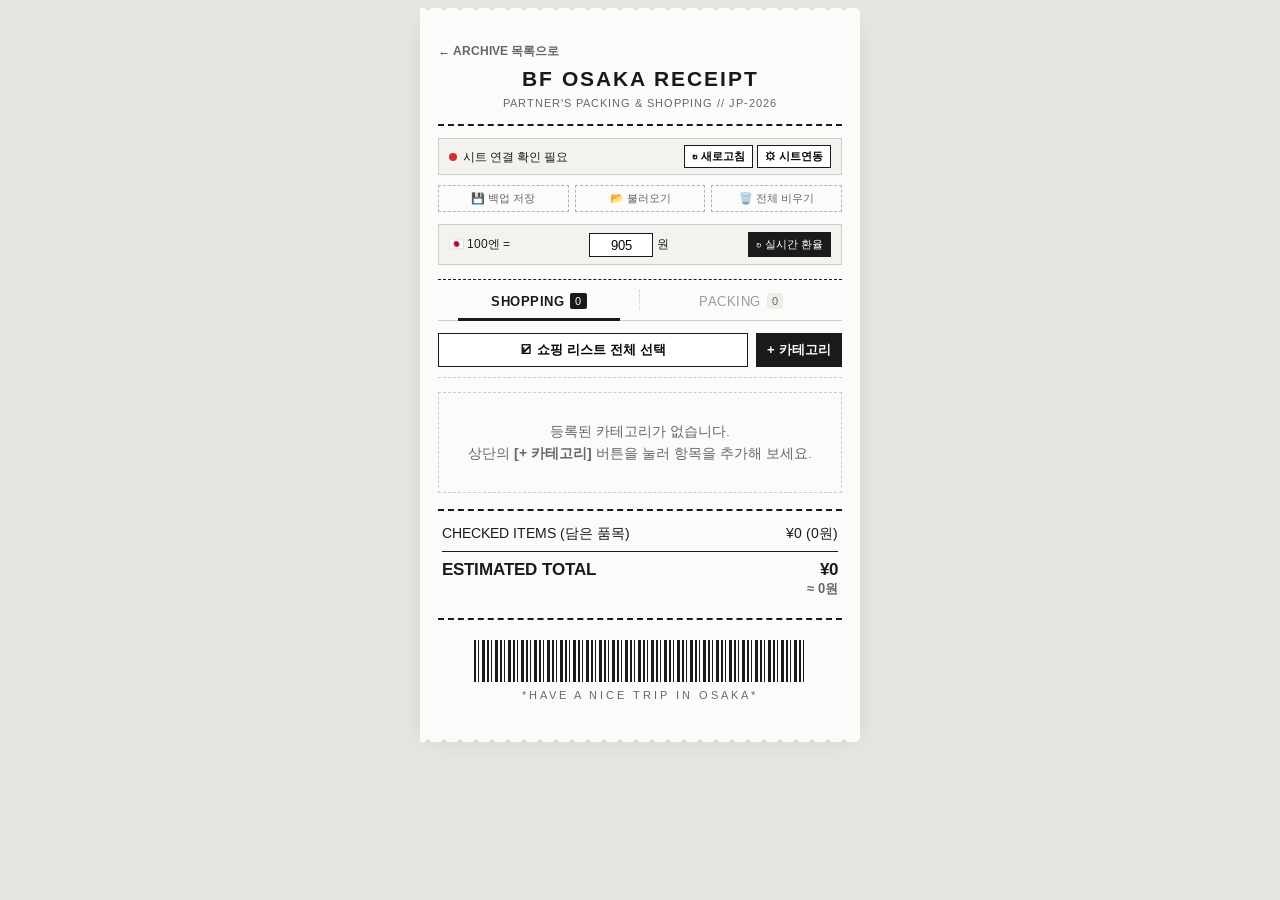
==== commit a264f7db: "Add files via upload" ====
--- a/bf-receipt/index.html
+++ b/bf-receipt/index.html
@@ -988,6 +988,7 @@
 <script>
   const STORAGE_KEY = "osaka_receipt_bf_v1";
   const SHEET_URL_KEY = "osaka_receipt_bf_sheet_url_v1";
+  const DEFAULT_SHEET_URL = "https://script.google.com/macros/s/AKfycbykfCxNhGWifvBFcEpgzmgc9pZXaRT2IdAgvVBPJiyvvlRJLeumysgMApiCmzyioslFGQ/exec";
 
   const initialData = {
     rate: 905,
@@ -1009,7 +1010,7 @@
   }
 
   function getSheetUrl() {
-    return localStorage.getItem(SHEET_URL_KEY) || "";
+    return localStorage.getItem(SHEET_URL_KEY) || DEFAULT_SHEET_URL;
   }
 
   function setSyncUI(state, text) {
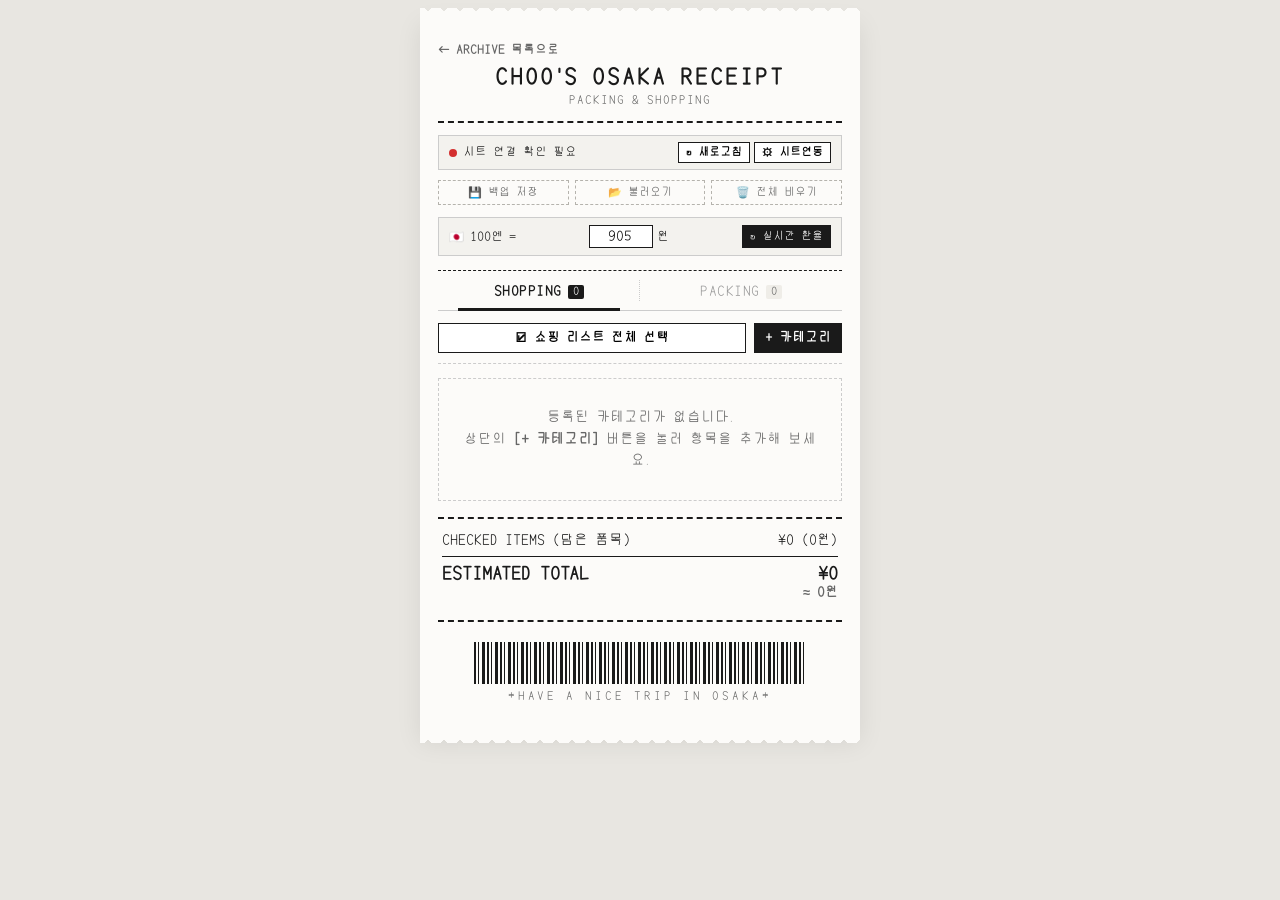
==== commit 9a6613d3: "Update index.html" ====
--- a/bf-receipt/index.html
+++ b/bf-receipt/index.html
@@ -28,8 +28,7 @@
     --accent: #d32f2f;
     --taxfree: #1b5e20;
     --taxfree-bg: #e8f5e9;
-    --font-main: 'Arimo', 'Kosugi Maru', 'Seolnong', sans-serif;
-  }
+    --font-main: 'Seolnong', 'Arimo', 'Kosugi Maru', sans-serif;  }
 
   * {
     box-sizing: border-box;
@@ -815,8 +814,8 @@
   </div>
 
   <div class="header">
-    <div class="store-name">BF OSAKA RECEIPT</div>
-    <div class="store-sub">PARTNER'S PACKING & SHOPPING // JP-2026</div>
+    <div class="store-name">CHOO'S OSAKA RECEIPT</div>
+    <div class="store-sub">PACKING & SHOPPING</div>
   </div>
 
   <!-- Google Sheets Sync Bar -->
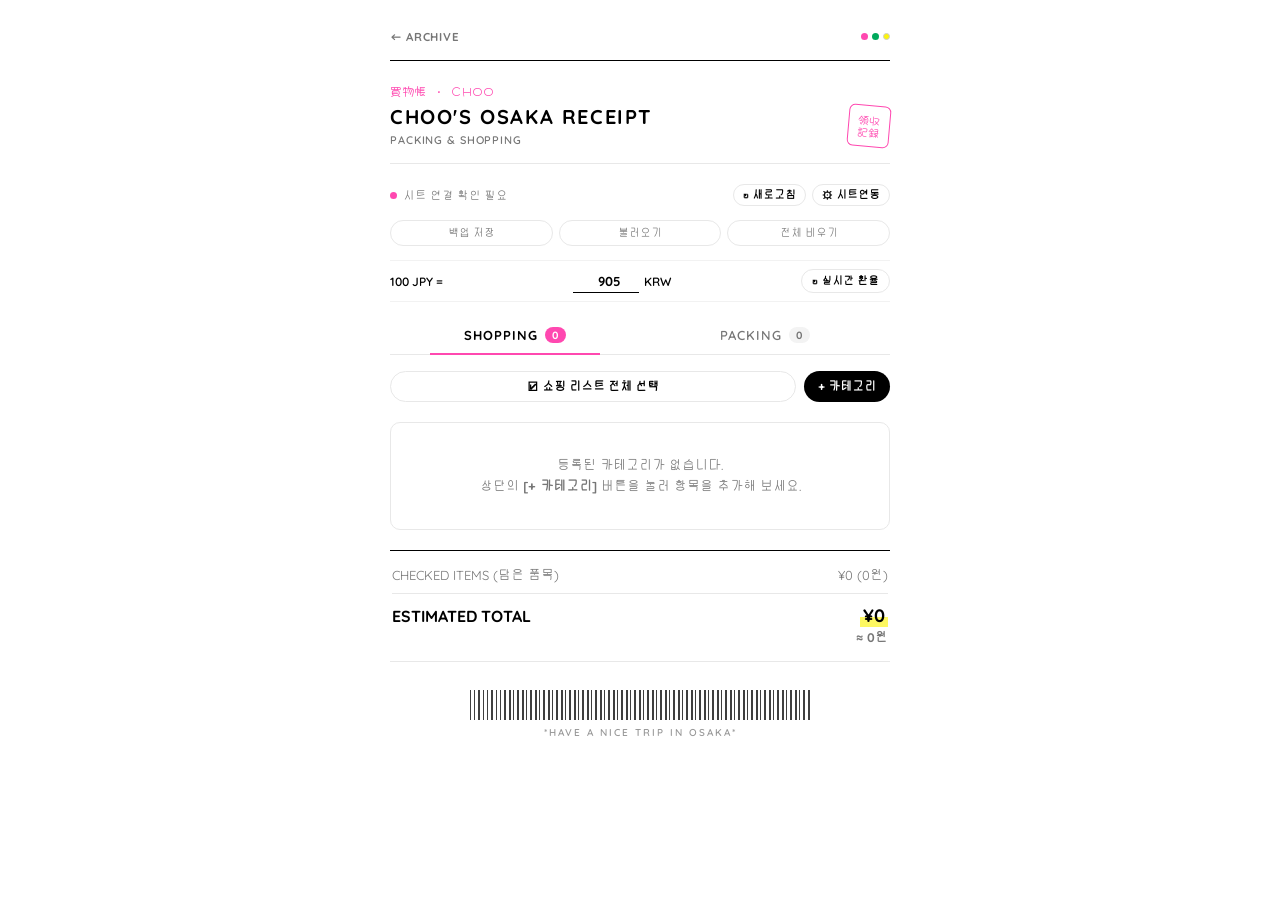
==== commit 768a6eab: "Add files via upload 전체적인 UI 변경" ====
--- a/bf-receipt/index.html
+++ b/bf-receipt/index.html
@@ -4,821 +4,29 @@
 <meta charset="UTF-8">
 <meta name="viewport" content="width=device-width, initial-scale=1.0, maximum-scale=1.0, user-scalable=no">
 <title>BF OSAKA RECEIPT</title>
-<style>
-  @import url('https://fonts.googleapis.com/css2?family=Arimo:ital,wght@0,400..700;1,400..700&family=Kosugi+Maru&display=swap');
-
-  @font-face {
-    font-family: 'Seolnong';
-    src: url('../Seolnong.woff2') format('woff2'),
-         url('../Seolnong.woff') format('woff'),
-         url('../Seolnong.ttf') format('truetype'),
-         url('../Seolnong.otf') format('opentype');
-    font-weight: normal;
-    font-style: normal;
-    font-display: swap;
-  }
-
-  :root {
-    --bg: #e8e6e1;
-    --paper: #fcfbf9;
-    --ink: #1a1a1a;
-    --muted: #666666;
-    --light-muted: #999999;
-    --line: #cccccc;
-    --accent: #d32f2f;
-    --taxfree: #1b5e20;
-    --taxfree-bg: #e8f5e9;
-    --font-main: 'Seolnong', 'Arimo', 'Kosugi Maru', sans-serif;  }
-
-  * {
-    box-sizing: border-box;
-    -webkit-tap-highlight-color: transparent;
-  }
-
-  body {
-    margin: 0;
-    padding: 16px 12px 60px;
-    background-color: var(--bg);
-    font-family: var(--font-main);
-    color: var(--ink);
-    display: flex;
-    justify-content: center;
-  }
-
-  button, input, select, textarea {
-    font-family: var(--font-main);
-  }
-
-  .receipt {
-    width: 100%;
-    max-width: 440px;
-    background: var(--paper);
-    padding: 24px 18px 32px;
-    box-shadow: 0 8px 24px rgba(0,0,0,0.08);
-    position: relative;
-  }
-
-  .receipt::before, .receipt::after {
-    content: "";
-    position: absolute;
-    left: 0;
-    right: 0;
-    height: 8px;
-    background-size: 16px 8px;
-  }
-
-  .receipt::before {
-    top: -8px;
-    background-image: linear-gradient(135deg, transparent 50%, var(--paper) 50%),
-                      linear-gradient(225deg, transparent 50%, var(--paper) 50%);
-  }
-
-  .receipt::after {
-    bottom: -8px;
-    background-image: linear-gradient(45deg, transparent 50%, var(--paper) 50%),
-                      linear-gradient(315deg, transparent 50%, var(--paper) 50%);
-  }
-
-  .top-nav {
-    margin-bottom: 8px;
-  }
-  .home-link {
-    font-size: 11.5px;
-    color: var(--muted);
-    text-decoration: none;
-    font-weight: 700;
-  }
-  .home-link:hover { color: var(--ink); }
-
-  .header {
-    text-align: center;
-    border-bottom: 2px dashed var(--ink);
-    padding-bottom: 14px;
-    margin-bottom: 12px;
-  }
-
-  .store-name {
-    font-size: 21px;
-    font-weight: 700;
-    letter-spacing: 2px;
-    margin: 0 0 4px;
-  }
-
-  .store-sub {
-    font-size: 11px;
-    color: var(--muted);
-    letter-spacing: 1px;
-  }
-
-  /* Sync Bar */
-  .sync-bar {
-    display: flex;
-    justify-content: space-between;
-    align-items: center;
-    background: #f3f2ee;
-    border: 1px solid var(--line);
-    padding: 6px 10px;
-    margin-bottom: 10px;
-    font-size: 11.5px;
-  }
-
-  .sync-indicator {
-    display: flex;
-    align-items: center;
-    gap: 6px;
-    font-weight: 500;
-  }
-
-  .sync-dot {
-    width: 8px;
-    height: 8px;
-    border-radius: 50%;
-    background: #999;
-  }
-  .sync-dot.online { background: var(--taxfree); }
-  .sync-dot.syncing { background: #e6a100; animation: pulse 1s infinite; }
-  .sync-dot.error { background: var(--accent); }
-
-  @keyframes pulse {
-    0%, 100% { opacity: 1; }
-    50% { opacity: 0.3; }
-  }
-
-  .sync-actions {
-    display: flex;
-    gap: 4px;
-  }
-
-  .small-action-btn {
-    background: #fff;
-    border: 1px solid var(--ink);
-    padding: 3px 7px;
-    font-size: 11px;
-    font-weight: 700;
-    cursor: pointer;
-  }
-
-  .util-bar {
-    display: flex;
-    justify-content: space-between;
-    gap: 6px;
-    margin-bottom: 12px;
-    flex-wrap: wrap;
-  }
-
-  .util-btn {
-    flex: 1;
-    min-width: 70px;
-    background: transparent;
-    border: 1px dashed #b5b3ad;
-    color: var(--muted);
-    padding: 5px 6px;
-    font-size: 11px;
-    font-weight: 500;
-    cursor: pointer;
-    text-align: center;
-    transition: all 0.15s;
-  }
-
-  .util-btn:hover, .util-btn:active {
-    border-color: var(--ink);
-    color: var(--ink);
-    background: #f3f2ee;
-  }
-
-  .rate-box {
-    display: flex;
-    align-items: center;
-    justify-content: space-between;
-    background: #f3f2ee;
-    border: 1px solid var(--line);
-    padding: 7px 10px;
-    margin-bottom: 14px;
-    font-size: 12px;
-    gap: 6px;
-  }
-
-  .rate-input-wrap {
-    display: flex;
-    align-items: center;
-    gap: 4px;
-    font-weight: 500;
-  }
-
-  .rate-input {
-    width: 64px;
-    padding: 3px 5px;
-    border: 1px solid var(--ink);
-    font-size: 13px;
-    font-weight: 500;
-    text-align: right;
-    background: #fff;
-  }
-
-  .rate-fetch-btn {
-    background: var(--ink);
-    color: #fff;
-    border: none;
-    padding: 5px 8px;
-    font-size: 11px;
-    cursor: pointer;
-  }
-
-  .rate-fetch-btn:disabled {
-    opacity: 0.6;
-    cursor: wait;
-  }
-
-  .tabs-nav {
-    display: grid;
-    grid-template-columns: 1fr 1fr;
-    border-top: 1px dashed var(--ink);
-    border-bottom: 1px solid var(--line);
-    margin: 6px 0 12px;
-    position: relative;
-  }
-
-  .tab-btn {
-    position: relative;
-    padding: 13px 6px 11px;
-    font-size: 13px;
-    font-weight: 500;
-    letter-spacing: 0.5px;
-    border: none;
-    background: transparent;
-    cursor: pointer;
-    color: var(--light-muted);
-    display: flex;
-    align-items: center;
-    justify-content: center;
-    gap: 6px;
-    transition: color 0.15s;
-  }
-
-  .tab-btn:first-child::after {
-    content: "";
-    position: absolute;
-    right: 0;
-    top: 24%;
-    bottom: 24%;
-    width: 1px;
-    border-right: 1px dotted var(--line);
-  }
-
-  .tab-btn.active {
-    color: var(--ink);
-    font-weight: 700;
-  }
-
-  .tab-btn.active::before {
-    content: "";
-    position: absolute;
-    left: 10%;
-    right: 10%;
-    bottom: -1px;
-    height: 3px;
-    background: var(--ink);
-  }
-
-  .tab-count {
-    font-size: 10.5px;
-    padding: 1px 5px;
-    border-radius: 2px;
-    background: #efede8;
-    color: var(--muted);
-    font-weight: 400;
-  }
-
-  .tab-btn.active .tab-count {
-    background: var(--ink);
-    color: #fff;
-  }
-
-  .global-check-bar {
-    display: flex;
-    justify-content: space-between;
-    align-items: center;
-    margin-bottom: 14px;
-    padding-bottom: 10px;
-    border-bottom: 1px dashed var(--line);
-    gap: 8px;
-  }
-
-  .global-check-btn {
-    flex: 1;
-    background: #fff;
-    border: 1px solid var(--ink);
-    padding: 7px 10px;
-    font-size: 12.5px;
-    font-weight: 700;
-    cursor: pointer;
-    display: flex;
-    align-items: center;
-    justify-content: center;
-    gap: 6px;
-  }
-
-  .add-cat-btn {
-    background: var(--ink);
-    color: #fff;
-    border: 1px solid var(--ink);
-    padding: 7px 10px;
-    font-size: 12.5px;
-    font-weight: 700;
-    cursor: pointer;
-  }
-
-  .empty-state {
-    border: 1px dashed var(--line);
-    padding: 28px 16px;
-    text-align: center;
-    font-size: 13.5px;
-    color: var(--muted);
-    margin-bottom: 16px;
-    line-height: 1.6;
-  }
-
-  .category {
-    margin-bottom: 20px;
-  }
-
-  .cat-header {
-    display: flex;
-    justify-content: space-between;
-    align-items: center;
-    border-top: 1px solid var(--ink);
-    border-bottom: 1px solid var(--ink);
-    padding: 6px 4px;
-    margin-bottom: 8px;
-    background: #f6f5f0;
-    gap: 6px;
-  }
-
-  .cat-title-wrap {
-    display: flex;
-    align-items: center;
-    gap: 4px;
-    min-width: 0;
-    flex: 1;
-  }
-
-  .cat-title {
-    font-size: 13.5px;
-    font-weight: 700;
-    white-space: nowrap;
-    overflow: hidden;
-    text-overflow: ellipsis;
-  }
-
-  .cat-icon-btn {
-    background: none;
-    border: none;
-    color: var(--muted);
-    font-size: 12px;
-    cursor: pointer;
-    padding: 2px 4px;
-    line-height: 1;
-    flex-shrink: 0;
-  }
-
-  .cat-icon-btn:hover { color: var(--ink); }
-  .cat-icon-btn.del:hover { color: var(--accent); }
-
-  .cat-actions {
-    display: flex;
-    align-items: center;
-    gap: 5px;
-    flex-shrink: 0;
-  }
-
-  .cat-check-btn {
-    background: #fff;
-    border: 1px solid var(--ink);
-    padding: 3px 6px;
-    font-size: 11.5px;
-    font-weight: 700;
-    cursor: pointer;
-  }
-
-  .cat-add-btn {
-    background: var(--ink);
-    color: #fff;
-    border: 1px solid var(--ink);
-    padding: 3px 7px;
-    font-size: 11.5px;
-    font-weight: 700;
-    cursor: pointer;
-  }
-
-  .item-row {
-    display: flex;
-    align-items: center;
-    gap: 10px;
-    padding: 10px 2px;
-    border-bottom: 1px dotted var(--line);
-    transition: opacity 0.15s;
-  }
-
-  .item-row.packing-row {
-    padding: 8px 2px;
-  }
-
-  .item-row.checked {
-    opacity: 0.48;
-  }
-
-  .item-row.checked .item-name {
-    text-decoration: line-through;
-  }
-
-  .item-check {
-    width: 19px;
-    height: 19px;
-    accent-color: var(--ink);
-    cursor: pointer;
-    flex-shrink: 0;
-  }
-
-  .item-thumb {
-    width: 68px;
-    height: 68px;
-    border: 1px dashed #999;
-    background: #fff;
-    display: flex;
-    align-items: center;
-    justify-content: center;
-    font-size: 12px;
-    font-weight: 500;
-    color: var(--muted);
-    cursor: pointer;
-    flex-shrink: 0;
-    overflow: hidden;
-    position: relative;
-    border-radius: 3px;
-  }
-
-  .item-thumb.has-img {
-    border: 1px solid var(--ink);
-  }
-
-  .item-thumb img {
-    width: 100%;
-    height: 100%;
-    object-fit: cover;
-  }
-
-  .item-info {
-    flex: 1;
-    min-width: 0;
-  }
-
-  .item-name {
-    font-size: 14px;
-    font-weight: 500;
-    word-break: keep-all;
-    line-height: 1.35;
-  }
-
-  .qty-badge {
-    display: inline-block;
-    font-size: 11px;
-    font-weight: 500;
-    background: #eceae4;
-    border: 1px solid var(--ink);
-    padding: 0 5px;
-    margin-left: 4px;
-    vertical-align: middle;
-  }
-
-  .item-memo {
-    font-size: 12px;
-    color: var(--muted);
-    margin-top: 3px;
-  }
-
-  .qty-stepper {
-    display: inline-flex;
-    align-items: center;
-    border: 1px solid var(--line);
-    background: #fff;
-    margin-top: 5px;
-  }
-
-  .qty-step-btn {
-    background: #f6f5f0;
-    border: none;
-    width: 22px;
-    height: 20px;
-    font-size: 13px;
-    font-weight: 500;
-    cursor: pointer;
-    padding: 0;
-    color: var(--ink);
-  }
-
-  .qty-step-val {
-    font-size: 11.5px;
-    padding: 0 7px;
-    min-width: 24px;
-    text-align: center;
-  }
-
-  .item-price-box {
-    text-align: right;
-    flex-shrink: 0;
-  }
-
-  .price-jpy {
-    font-size: 13px;
-    font-weight: 500;
-  }
-
-  .price-unit-sub {
-    font-size: 10px;
-    color: var(--muted);
-  }
-
-  .price-krw {
-    font-size: 11.5px;
-    color: var(--muted);
-  }
-
-  .item-edit-btn {
-    background: none;
-    border: none;
-    color: var(--muted);
-    font-size: 14px;
-    cursor: pointer;
-    padding: 4px;
-    flex-shrink: 0;
-  }
-
-  .cat-footer {
-    display: flex;
-    justify-content: space-between;
-    align-items: center;
-    padding: 6px 4px 0;
-    font-size: 12.5px;
-  }
-
-  .tax-badge {
-    font-size: 11.5px;
-    padding: 2px 6px;
-    font-weight: 700;
-  }
-
-  .tax-badge.ok {
-    background: var(--taxfree-bg);
-    color: var(--taxfree);
-    border: 1px solid var(--taxfree);
-  }
-
-  .tax-badge.yet {
-    color: var(--muted);
-    border: 1px dashed var(--line);
-  }
-
-  .total-section {
-    border-top: 2px dashed var(--ink);
-    border-bottom: 2px dashed var(--ink);
-    padding: 14px 4px;
-    margin-top: 16px;
-  }
-
-  .total-row {
-    display: flex;
-    justify-content: space-between;
-    align-items: baseline;
-    margin-bottom: 6px;
-    font-size: 13.5px;
-  }
-
-  .total-row.grand {
-    font-size: 17px;
-    font-weight: 700;
-    margin-top: 8px;
-    padding-top: 8px;
-    border-top: 1px solid var(--ink);
-  }
-
-  .barcode-area {
-    text-align: center;
-    margin-top: 20px;
-  }
-
-  .barcode {
-    height: 42px;
-    width: 82%;
-    margin: 0 auto 6px;
-    background: repeating-linear-gradient(
-      90deg,
-      #1a1a1a 0px, #1a1a1a 2px,
-      transparent 2px, transparent 4px,
-      #1a1a1a 4px, #1a1a1a 5px,
-      transparent 5px, transparent 8px,
-      #1a1a1a 8px, #1a1a1a 11px,
-      transparent 11px, transparent 13px
-    );
-  }
-
-  .barcode-num {
-    font-size: 11px;
-    letter-spacing: 3px;
-    color: var(--muted);
-  }
-
-  /* Modals */
-  .modal-backdrop {
-    position: fixed;
-    inset: 0;
-    background: rgba(0,0,0,0.55);
-    display: none;
-    align-items: center;
-    justify-content: center;
-    z-index: 1000;
-    padding: 16px;
-  }
-
-  .modal-backdrop.open {
-    display: flex;
-  }
-
-  .modal {
-    background: var(--paper);
-    width: 100%;
-    max-width: 390px;
-    max-height: 88vh;
-    overflow-y: auto;
-    padding: 20px;
-    border: 2px solid var(--ink);
-    box-shadow: 0 12px 30px rgba(0,0,0,0.25);
-  }
-
-  .modal h3 {
-    margin: 0 0 14px;
-    font-size: 16.5px;
-    border-bottom: 1px dashed var(--ink);
-    padding-bottom: 8px;
-    display: flex;
-    justify-content: space-between;
-    align-items: center;
-  }
-
-  .form-row-2 {
-    display: grid;
-    grid-template-columns: 2fr 1fr;
-    gap: 8px;
-  }
-
-  .form-group {
-    margin-bottom: 12px;
-  }
-
-  .form-group label {
-    display: block;
-    font-size: 12.5px;
-    font-weight: 700;
-    margin-bottom: 4px;
-  }
-
-  .form-group input {
-    width: 100%;
-    padding: 8px;
-    border: 1px solid var(--ink);
-    font-size: 13.5px;
-    background: #fff;
-  }
-
-  .img-helper-row {
-    display: flex;
-    gap: 6px;
-    margin-top: 6px;
-  }
-
-  .small-btn {
-    flex: 1;
-    padding: 6px;
-    font-size: 11.5px;
-    border: 1px solid var(--ink);
-    background: #f3f2ee;
-    cursor: pointer;
-    font-weight: 700;
-    text-align: center;
-  }
-
-  .code-box {
-    background: #1a1a1a;
-    color: #fcfbf9;
-    padding: 10px;
-    font-family: monospace;
-    font-size: 10.5px;
-    border-radius: 3px;
-    max-height: 120px;
-    overflow-y: auto;
-    white-space: pre;
-    margin: 6px 0 8px;
-  }
-
-  .guide-step {
-    font-size: 12px;
-    line-height: 1.5;
-    color: var(--ink);
-    background: #f3f2ee;
-    padding: 9px;
-    border-left: 3px solid var(--ink);
-    margin-top: 12px;
-  }
-
-  .modal-btns {
-    display: flex;
-    gap: 8px;
-    margin-top: 16px;
-  }
-
-  .btn-primary {
-    flex: 2;
-    background: var(--ink);
-    color: #fff;
-    border: none;
-    padding: 10px;
-    font-weight: 700;
-    cursor: pointer;
-  }
-
-  .btn-cancel {
-    flex: 1;
-    background: #fff;
-    border: 1px solid var(--ink);
-    padding: 10px;
-    cursor: pointer;
-  }
-
-  .btn-delete {
-    background: var(--accent);
-    color: #fff;
-    border: none;
-    padding: 10px;
-    cursor: pointer;
-  }
-
-  .img-preview-backdrop {
-    position: fixed;
-    inset: 0;
-    background: rgba(0,0,0,0.78);
-    display: none;
-    align-items: center;
-    justify-content: center;
-    z-index: 2000;
-    padding: 20px;
-  }
-
-  .img-preview-backdrop.open {
-    display: flex;
-  }
-
-  .img-preview-box {
-    background: var(--paper);
-    padding: 14px;
-    border: 2px solid var(--ink);
-    max-width: 360px;
-    width: 100%;
-    text-align: center;
-  }
-
-  .img-preview-box img {
-    width: 100%;
-    max-height: 360px;
-    object-fit: contain;
-    background: #fff;
-    border: 1px solid var(--line);
-    margin-bottom: 10px;
-  }
-
-  .img-preview-title {
-    font-size: 14.5px;
-    font-weight: 700;
-    margin-bottom: 10px;
-  }
-
-  .img-preview-actions {
-    display: flex;
-    gap: 8px;
-  }
-</style>
+<link rel="stylesheet" href="./style.css">
 </head>
 <body>
 
 <div class="receipt">
   <div class="top-nav">
-    <a href="../" class="home-link">← ARCHIVE 목록으로</a>
+    <a href="../" class="home-link">← ARCHIVE</a>
+    <div class="riso-swatches" aria-hidden="true">
+      <span style="background:var(--riso-pink)"></span>
+      <span style="background:var(--riso-green)"></span>
+      <span style="background:var(--riso-yellow); border:1px solid #ccc;"></span>
+    </div>
   </div>
 
-  <div class="header">
-    <div class="store-name">CHOO'S OSAKA RECEIPT</div>
-    <div class="store-sub">PACKING & SHOPPING</div>
-  </div>
+  <header class="header">
+    <div class="header-main">
+      <div class="jp-badge jp-text">買物帳 · CHOO</div>
+      <h1 class="store-name">CHOO'S OSAKA RECEIPT</h1>
+      <div class="store-sub">PACKING & SHOPPING</div>
+    </div>
+    <div class="header-stamp jp-text" aria-hidden="true">領収<br>記録</div>
+  </header>
 
-  <!-- Google Sheets Sync Bar -->
   <div class="sync-bar">
     <div class="sync-indicator">
       <span class="sync-dot" id="sync-dot"></span>
@@ -830,20 +38,18 @@
     </div>
   </div>
 
-  <!-- Backup / Load Controls -->
   <div class="util-bar">
-    <button type="button" class="util-btn" onclick="exportBackup()">💾 백업 저장</button>
-    <button type="button" class="util-btn" onclick="document.getElementById('import-file').click()">📂 불러오기</button>
-    <button type="button" class="util-btn" onclick="resetAllData()">🗑️ 전체 비우기</button>
+    <button type="button" class="util-btn" onclick="exportBackup()">백업 저장</button>
+    <button type="button" class="util-btn" onclick="document.getElementById('import-file').click()">불러오기</button>
+    <button type="button" class="util-btn" onclick="resetAllData()">전체 비우기</button>
     <input type="file" id="import-file" accept=".json" style="display:none" onchange="importBackup(event)">
   </div>
 
-  <!-- Exchange Rate -->
   <div class="rate-box" id="rate-box">
-    <span>🇯🇵 100엔 =</span>
+    <span>100 JPY =</span>
     <div class="rate-input-wrap">
       <input type="number" id="rate-input" class="rate-input" step="0.1" value="905" onchange="updateRate(this.value)">
-      <span>원</span>
+      <span>KRW</span>
     </div>
     <button type="button" class="rate-fetch-btn" id="fetch-rate-btn" onclick="fetchLiveRate()">↻ 실시간 환율</button>
   </div>
@@ -874,8 +80,8 @@
     <div class="total-row grand">
       <span>ESTIMATED TOTAL</span>
       <div style="text-align:right">
-        <div id="grand-total-jpy">¥0</div>
-        <div id="grand-total-krw" style="font-size:13px; color:var(--muted);">≈ 0원</div>
+        <div id="grand-total-jpy" class="grand-jpy-highlight">¥0</div>
+        <div id="grand-total-krw" style="font-size:12.5px; color:var(--muted); margin-top:2px;">≈ 0원</div>
       </div>
     </div>
   </div>
@@ -886,7 +92,6 @@
   </div>
 </div>
 
-<!-- Edit / Add Item Modal -->
 <div class="modal-backdrop" id="item-modal">
   <div class="modal">
     <h3 id="modal-title">품목 수정</h3>
@@ -927,7 +132,6 @@
   </div>
 </div>
 
-<!-- Image Zoom Modal -->
 <div class="img-preview-backdrop" id="img-preview-modal" onclick="closeImgPreview(event)">
   <div class="img-preview-box" onclick="event.stopPropagation()">
     <img id="preview-img-el" src="" alt="상품 이미지">
@@ -939,7 +143,6 @@
   </div>
 </div>
 
-<!-- Google Sheets Sync Settings Modal -->
 <div class="modal-backdrop" id="sync-modal">
   <div class="modal">
     <h3>
@@ -958,8 +161,8 @@
       <button type="button" class="btn-primary" onclick="saveSheetUrl()">연결 저장</button>
     </div>
 
-    <details style="border-top: 1px dashed var(--line); padding-top: 10px; font-size: 12px;">
-      <summary style="cursor:pointer; font-weight:700;">📋 Apps Script 코드 및 설정 안내 보기</summary>
+    <details style="border-top: 1px solid var(--line); padding-top: 10px; font-size: 12px;">
+      <summary style="cursor:pointer; font-weight:700; color:var(--riso-green);">📋 Apps Script 코드 및 설정 안내 보기</summary>
       <div class="guide-step">
         <strong>1.</strong> 새 Google 스프레드시트 생성 → <strong>[확장 프로그램] → [Apps Script]</strong><br>
         <strong>2.</strong> 아래 코드 붙여넣기 후 <strong>[배포] → [새 배포] → 웹 앱</strong> (액세스 권한: <strong>모든 사용자</strong>)<br>
@@ -979,606 +182,11 @@
   sheet.getRange("A2").setValue("마지막 동기화: " + new Date().toLocaleString());
   return ContentService.createTextOutput(JSON.stringify({status: "ok"})).setMimeType(ContentService.MimeType.JSON);
 }</div>
-      <button type="button" class="small-action-btn" onclick="copyAppsScript()" style="width:100%; padding:6px;">📋 Apps Script 코드 복사하기</button>
+      <button type="button" class="small-action-btn" onclick="copyAppsScript()" style="width:100%; padding:7px; margin-top:4px;">📋 Apps Script 코드 복사하기</button>
     </details>
   </div>
 </div>
 
-<script>
-  const STORAGE_KEY = "osaka_receipt_bf_v1";
-  const SHEET_URL_KEY = "osaka_receipt_bf_sheet_url_v1";
-  const DEFAULT_SHEET_URL = "https://script.google.com/macros/s/AKfycbykfCxNhGWifvBFcEpgzmgc9pZXaRT2IdAgvVBPJiyvvlRJLeumysgMApiCmzyioslFGQ/exec";
-
-  const initialData = {
-    rate: 905,
-    activeTab: "shopping",
-    shopping: [],
-    packing: []
-  };
-
-  let appData = loadData();
-  let editingTarget = null;
-  let previewTarget = null;
-
-  function loadData() {
-    try {
-      const saved = localStorage.getItem(STORAGE_KEY);
-      if (saved) return JSON.parse(saved);
-    } catch (e) {}
-    return JSON.parse(JSON.stringify(initialData));
-  }
-
-  function getSheetUrl() {
-    return localStorage.getItem(SHEET_URL_KEY) || DEFAULT_SHEET_URL;
-  }
-
-  function setSyncUI(state, text) {
-    const dot = document.getElementById("sync-dot");
-    const label = document.getElementById("sync-status-text");
-    const refreshBtn = document.getElementById("manual-sync-btn");
-    dot.className = "sync-dot " + state;
-    label.textContent = text;
-    refreshBtn.style.display = getSheetUrl() ? "inline-block" : "none";
-  }
-
-  async function saveData(pushToCloud = true) {
-    localStorage.setItem(STORAGE_KEY, JSON.stringify(appData));
-
-    const url = getSheetUrl();
-    if (!url || !pushToCloud) return;
-
-    const payload = JSON.stringify(appData);
-    if (payload.length > 48000) {
-      setSyncUI("error", "사진 용량 초과 (URL 사진으로 변경 권장)");
-      return;
-    }
-
-    setSyncUI("syncing", "구글 시트 저장 중...");
-    try {
-      await fetch(url, {
-        method: "POST",
-        mode: "no-cors",
-        headers: { "Content-Type": "text/plain;charset=utf-8" },
-        body: payload
-      });
-      setSyncUI("online", "구글 시트 동기화 완료");
-    } catch (err) {
-      setSyncUI("error", "동기화 오류 (로컬 저장됨)");
-    }
-  }
-
-  async function syncFromSheet() {
-    const url = getSheetUrl();
-    if (!url) {
-      setSyncUI("", "로컬 저장 모드 (시트 미연결)");
-      return;
-    }
-
-    setSyncUI("syncing", "시트에서 불러오는 중...");
-    try {
-      const res = await fetch(url + "?t=" + Date.now());
-      const cloudData = await res.json();
-      if (cloudData && Array.isArray(cloudData.shopping) && Array.isArray(cloudData.packing)) {
-        const currentTab = appData.activeTab;
-        appData = cloudData;
-        appData.activeTab = currentTab;
-        localStorage.setItem(STORAGE_KEY, JSON.stringify(appData));
-        render();
-        setSyncUI("online", "구글 시트 연결됨 (최신 상태)");
-      } else {
-        await saveData(true);
-      }
-    } catch (err) {
-      setSyncUI("error", "시트 연결 확인 필요");
-    }
-  }
-
-  function resetAllData() {
-    if (!confirm("등록된 모든 카테고리와 항목을 비우시겠습니까?")) return;
-    appData.shopping = [];
-    appData.packing = [];
-    saveData(true);
-    render();
-  }
-
-  function updateRate(val) {
-    const num = parseFloat(val);
-    if (!isNaN(num) && num > 0) {
-      appData.rate = num;
-      saveData(true);
-      render();
-    }
-  }
-
-  async function fetchWithTimeout(url, ms = 5000) {
-    const controller = new AbortController();
-    const timer = setTimeout(() => controller.abort(), ms);
-    try {
-      const res = await fetch(url, { signal: controller.signal });
-      if (!res.ok) throw new Error("HTTP " + res.status);
-      return await res.json();
-    } finally {
-      clearTimeout(timer);
-    }
-  }
-
-  async function fetchLiveRate() {
-    const btn = document.getElementById("fetch-rate-btn");
-    btn.disabled = true;
-    btn.textContent = "조회중...";
-
-    const providers = [
-      async () => {
-        const data = await fetchWithTimeout("https://open.er-api.com/v6/latest/JPY");
-        if (data && data.rates && data.rates.KRW) return data.rates.KRW * 100;
-        throw new Error("err");
-      },
-      async () => {
-        const data = await fetchWithTimeout("https://api.frankfurter.app/latest?from=JPY&to=KRW");
-        if (data && data.rates && data.rates.KRW) return data.rates.KRW * 100;
-        throw new Error("err");
-      },
-      async () => {
-        const data = await fetchWithTimeout("https://cdn.jsdelivr.net/npm/@fawazahmed0/currency-api@latest/v1/currencies/jpy.json");
-        if (data && data.jpy && data.jpy.krw) return data.jpy.krw * 100;
-        throw new Error("err");
-      }
-    ];
-
-    let rate100 = null;
-    for (const fetchFn of providers) {
-      try {
-        const val = await fetchFn();
-        if (typeof val === "number" && !isNaN(val) && val > 0) {
-          rate100 = Math.round(val * 10) / 10;
-          break;
-        }
-      } catch (e) {}
-    }
-
-    if (rate100 !== null) {
-      appData.rate = rate100;
-      document.getElementById("rate-input").value = rate100;
-      saveData(true);
-      render();
-      btn.textContent = "✓ 적용완료";
-      setTimeout(() => {
-        btn.textContent = "↻ 실시간 환율";
-        btn.disabled = false;
-      }, 1200);
-    } else {
-      alert("실시간 환율 서버에 연결할 수 없습니다. 숫자 칸을 눌러 직접 입력해 주세요.");
-      btn.textContent = "↻ 실시간 환율";
-      btn.disabled = false;
-    }
-  }
-
-  function switchTab(tab) {
-    appData.activeTab = tab;
-    localStorage.setItem(STORAGE_KEY, JSON.stringify(appData));
-    render();
-  }
-
-  function toggleTabAll() {
-    const cats = appData[appData.activeTab];
-    const allItems = cats.flatMap(c => c.items);
-    if (allItems.length === 0) return;
-    const allChecked = allItems.every(i => i.checked);
-    cats.forEach(c => c.items.forEach(i => i.checked = !allChecked));
-    saveData(true);
-    render();
-  }
-
-  function toggleCategoryAll(catId) {
-    const cat = appData[appData.activeTab].find(c => c.id === catId);
-    if (!cat || cat.items.length === 0) return;
-    const allChecked = cat.items.every(i => i.checked);
-    cat.items.forEach(i => i.checked = !allChecked);
-    saveData(true);
-    render();
-  }
-
-  function toggleItem(catId, itemId) {
-    const cat = appData[appData.activeTab].find(c => c.id === catId);
-    const item = cat.items.find(i => i.id === itemId);
-    item.checked = !item.checked;
-    saveData(true);
-    render();
-  }
-
-  function changeItemQty(catId, itemId, delta) {
-    const cat = appData[appData.activeTab].find(c => c.id === catId);
-    const item = cat.items.find(i => i.id === itemId);
-    const nextQty = (item.qty || 1) + delta;
-    if (nextQty < 1) return;
-    item.qty = nextQty;
-    saveData(true);
-    render();
-  }
-
-  function addCategory() {
-    const title = prompt("새 카테고리 이름을 입력하세요 (예: 마트, 돈키호테, 필수 준비물):");
-    if (!title || !title.trim()) return;
-    appData[appData.activeTab].push({
-      id: "cat_" + Date.now(),
-      title: title.trim(),
-      items: []
-    });
-    saveData(true);
-    render();
-  }
-
-  function editCategory(catId) {
-    const cat = appData[appData.activeTab].find(c => c.id === catId);
-    if (!cat) return;
-    const nextTitle = prompt("카테고리 이름을 수정하세요:", cat.title);
-    if (!nextTitle || !nextTitle.trim()) return;
-    cat.title = nextTitle.trim();
-    saveData(true);
-    render();
-  }
-
-  function deleteCategory(catId) {
-    const cat = appData[appData.activeTab].find(c => c.id === catId);
-    if (!cat) return;
-    const msg = cat.items.length > 0
-      ? `[${cat.title}] 카테고리와 안의 품목 ${cat.items.length}개를 모두 삭제할까요?`
-      : `[${cat.title}] 카테고리를 삭제할까요?`;
-    if (!confirm(msg)) return;
-    appData[appData.activeTab] = appData[appData.activeTab].filter(c => c.id !== catId);
-    saveData(true);
-    render();
-  }
-
-  function handleThumbClick(catId, itemId) {
-    const cat = appData[appData.activeTab].find(c => c.id === catId);
-    const item = cat.items.find(i => i.id === itemId);
-    if (item && item.img) {
-      previewTarget = { catId, itemId };
-      document.getElementById("preview-img-el").src = item.img;
-      document.getElementById("preview-title-el").textContent = item.name;
-      document.getElementById("img-preview-modal").classList.add("open");
-    } else {
-      openModal(catId, itemId);
-    }
-  }
-
-  function closeImgPreview() {
-    document.getElementById("img-preview-modal").classList.remove("open");
-    previewTarget = null;
-  }
-
-  function editFromPreview() {
-    if (!previewTarget) return;
-    const { catId, itemId } = previewTarget;
-    closeImgPreview();
-    openModal(catId, itemId);
-  }
-
-  function openModal(catId, itemId = null) {
-    editingTarget = { catId, itemId };
-    const isShopping = appData.activeTab === "shopping";
-    document.getElementById("price-group").style.display = isShopping ? "block" : "none";
-    document.getElementById("img-group").style.display = isShopping ? "block" : "none";
-    document.getElementById("price-qty-row").style.gridTemplateColumns = isShopping ? "2fr 1fr" : "1fr";
-    document.getElementById("memo-label").textContent = isShopping
-      ? "메모 (옵션, 색상, 매장 위치 등)"
-      : "메모 (체크사항, 보관 위치 등)";
-    document.getElementById("edit-memo").placeholder = isShopping
-      ? "예: 빨간 뚜껑 / 냉장 코너"
-      : "예: 기내 반입 / 캐리어 앞주머니";
-
-    if (itemId) {
-      const cat = appData[appData.activeTab].find(c => c.id === catId);
-      const item = cat.items.find(i => i.id === itemId);
-      document.getElementById("modal-title").textContent = "품목 수정";
-      document.getElementById("edit-name").value = item.name;
-      document.getElementById("edit-price").value = item.price || "";
-      document.getElementById("edit-qty").value = item.qty || 1;
-      document.getElementById("edit-memo").value = item.memo || "";
-      document.getElementById("edit-img").value = item.img || "";
-      document.getElementById("modal-del-btn").style.display = "block";
-    } else {
-      document.getElementById("modal-title").textContent = "새 품목 추가";
-      document.getElementById("edit-name").value = "";
-      document.getElementById("edit-price").value = "";
-      document.getElementById("edit-qty").value = 1;
-      document.getElementById("edit-memo").value = "";
-      document.getElementById("edit-img").value = "";
-      document.getElementById("modal-del-btn").style.display = "none";
-    }
-    document.getElementById("item-modal").classList.add("open");
-  }
-
-  function closeModal() {
-    document.getElementById("item-modal").classList.remove("open");
-    editingTarget = null;
-  }
-
-  function saveItem() {
-    const name = document.getElementById("edit-name").value.trim();
-    if (!name) {
-      alert("품목명을 입력해 주세요.");
-      return;
-    }
-    const price = parseInt(document.getElementById("edit-price").value, 10) || 0;
-    const qty = Math.max(1, parseInt(document.getElementById("edit-qty").value, 10) || 1);
-    const memo = document.getElementById("edit-memo").value.trim();
-    const img = document.getElementById("edit-img").value.trim();
-
-    const cat = appData[appData.activeTab].find(c => c.id === editingTarget.catId);
-    if (editingTarget.itemId) {
-      const item = cat.items.find(i => i.id === editingTarget.itemId);
-      item.name = name;
-      item.price = price;
-      item.qty = qty;
-      item.memo = memo;
-      item.img = img;
-    } else {
-      cat.items.push({
-        id: "item_" + Date.now(),
-        name,
-        price,
-        qty,
-        memo,
-        img,
-        checked: false
-      });
-    }
-    saveData(true);
-    closeModal();
-    render();
-  }
-
-  function deleteCurrentItem() {
-    if (!editingTarget || !editingTarget.itemId) return;
-    const cat = appData[appData.activeTab].find(c => c.id === editingTarget.catId);
-    cat.items = cat.items.filter(i => i.id !== editingTarget.itemId);
-    saveData(true);
-    closeModal();
-    render();
-  }
-
-  function searchGoogleImage() {
-    const q = document.getElementById("edit-name").value.trim();
-    if (!q) {
-      alert("먼저 품목명을 입력해 주세요!");
-      return;
-    }
-    window.open("https://www.google.com/search?tbm=isch&q=" + encodeURIComponent(q), "_blank");
-  }
-
-  function handleImageUpload(event) {
-    const file = event.target.files[0];
-    if (!file) return;
-    const reader = new FileReader();
-    reader.onload = function(e) {
-      const img = new Image();
-      img.onload = function() {
-        const canvas = document.createElement("canvas");
-        const maxSize = 240;
-        let w = img.width, h = img.height;
-        if (w > h && w > maxSize) { h *= maxSize / w; w = maxSize; }
-        else if (h > maxSize) { w *= maxSize / h; h = maxSize; }
-        canvas.width = w;
-        canvas.height = h;
-        canvas.getContext("2d").drawImage(img, 0, 0, w, h);
-        document.getElementById("edit-img").value = canvas.toDataURL("image/jpeg", 0.72);
-      };
-      img.src = e.target.result;
-    };
-    reader.readAsDataURL(file);
-  }
-
-  /* Sync Modal */
-  function openSyncModal() {
-    document.getElementById("sheet-url-input").value = getSheetUrl();
-    document.getElementById("sync-modal").classList.add("open");
-  }
-
-  function closeSyncModal() {
-    document.getElementById("sync-modal").classList.remove("open");
-  }
-
-  function copyAppsScript() {
-    const code = document.getElementById("apps-script-code").textContent;
-    navigator.clipboard.writeText(code).then(() => {
-      alert("Apps Script 코드가 복사되었습니다!");
-    });
-  }
-
-  function saveSheetUrl() {
-    const val = document.getElementById("sheet-url-input").value.trim();
-    if (!val.startsWith("https://script.google.com/")) {
-      alert("올바른 Google Apps Script 웹 앱 URL(https://script.google.com/.../exec)을 입력해 주세요.");
-      return;
-    }
-    localStorage.setItem(SHEET_URL_KEY, val);
-    closeSyncModal();
-    syncFromSheet();
-  }
-
-  function disconnectSheet() {
-    localStorage.removeItem(SHEET_URL_KEY);
-    document.getElementById("sheet-url-input").value = "";
-    setSyncUI("", "로컬 저장 모드 (시트 미연결)");
-    closeSyncModal();
-  }
-
-  /* Backup & Restore */
-  function exportBackup() {
-    const blob = new Blob([JSON.stringify(appData, null, 2)], { type: "application/json" });
-    const url = URL.createObjectURL(blob);
-    const a = document.createElement("a");
-    const dateStr = new Date().toISOString().slice(0, 10);
-    a.href = url;
-    a.download = `osaka-receipt-backup-${dateStr}.json`;
-    a.click();
-    URL.revokeObjectURL(url);
-  }
-
-  function importBackup(event) {
-    const file = event.target.files[0];
-    if (!file) return;
-    const reader = new FileReader();
-    reader.onload = function(e) {
-      try {
-        const parsed = JSON.parse(e.target.result);
-        if (parsed.shopping && parsed.packing) {
-          appData = parsed;
-          saveData(true);
-          render();
-          alert("백업 데이터를 성공적으로 불러왔습니다!");
-        } else {
-          alert("올바른 백업 파일이 아닙니다.");
-        }
-      } catch (err) {
-        alert("파일을 읽는 중 오류가 발생했습니다.");
-      }
-    };
-    reader.readAsText(file);
-    event.target.value = "";
-  }
-
-  function toKrw(jpy) {
-    return Math.round((jpy / 100) * appData.rate);
-  }
-
-  function render() {
-    document.getElementById("rate-input").value = appData.rate;
-    const isShopping = appData.activeTab === "shopping";
-
-    document.getElementById("tab-shopping").classList.toggle("active", isShopping);
-    document.getElementById("tab-packing").classList.toggle("active", !isShopping);
-    document.getElementById("rate-box").style.display = isShopping ? "flex" : "none";
-    document.getElementById("total-section").style.display = isShopping ? "block" : "none";
-
-    const shopCount = appData.shopping.reduce((acc, c) => acc + c.items.length, 0);
-    const packCount = appData.packing.reduce((acc, c) => acc + c.items.length, 0);
-    document.getElementById("count-shopping").textContent = shopCount;
-    document.getElementById("count-packing").textContent = packCount;
-
-    const cats = appData[appData.activeTab];
-    const allItems = cats.flatMap(c => c.items);
-    const allChecked = allItems.length > 0 && allItems.every(i => i.checked);
-    document.getElementById("global-check-btn").textContent = allChecked
-      ? (isShopping ? "☐ 쇼핑 리스트 전체 해제" : "☐ 준비물 전체 해제")
-      : (isShopping ? "☑ 쇼핑 리스트 전체 선택" : "☑ 준비물 전체 선택");
-
-    const container = document.getElementById("list-container");
-    container.innerHTML = "";
-
-    if (cats.length === 0) {
-      container.innerHTML = `
-        <div class="empty-state">
-          등록된 카테고리가 없습니다.<br>
-          상단의 <strong>[+ 카테고리]</strong> 버튼을 눌러 항목을 추가해 보세요.
-        </div>
-      `;
-    }
-
-    let grandJpy = 0;
-    let checkedJpy = 0;
-
-    cats.forEach(cat => {
-      const catAllChecked = cat.items.length > 0 && cat.items.every(i => i.checked);
-      let catJpy = 0;
-
-      const catDiv = document.createElement("div");
-      catDiv.className = "category";
-
-      let itemsHtml = "";
-      cat.items.forEach(item => {
-        const unitPrice = item.price || 0;
-        const qty = item.qty || 1;
-        const lineJpy = unitPrice * qty;
-
-        catJpy += lineJpy;
-        grandJpy += lineJpy;
-        if (item.checked) checkedJpy += lineJpy;
-
-        const qtyBadgeHtml = qty > 1 ? `<span class="qty-badge">x${qty}</span>` : "";
-
-        if (isShopping) {
-          const thumbHtml = item.img ? `<img src="${item.img}" alt="">` : `+📷`;
-          itemsHtml += `
-            <div class="item-row ${item.checked ? "checked" : ""}">
-              <input type="checkbox" class="item-check" ${item.checked ? "checked" : ""} onchange="toggleItem('${cat.id}', '${item.id}')">
-              <div class="item-thumb ${item.img ? "has-img" : ""}" onclick="handleThumbClick('${cat.id}', '${item.id}')">${thumbHtml}</div>
-              <div class="item-info">
-                <div class="item-name" onclick="toggleItem('${cat.id}', '${item.id}')" style="cursor:pointer;">${item.name}${qtyBadgeHtml}</div>
-                ${item.memo ? `<div class="item-memo">${item.memo}</div>` : ""}
-                <div class="qty-stepper" onclick="event.stopPropagation()">
-                  <button type="button" class="qty-step-btn" onclick="changeItemQty('${cat.id}', '${item.id}', -1)">-</button>
-                  <span class="qty-step-val">${qty}개</span>
-                  <button type="button" class="qty-step-btn" onclick="changeItemQty('${cat.id}', '${item.id}', 1)">+</button>
-                </div>
-              </div>
-              <div class="item-price-box">
-                <div class="price-jpy">¥${lineJpy.toLocaleString()}</div>
-                ${qty > 1 ? `<div class="price-unit-sub">¥${unitPrice.toLocaleString()}×${qty}</div>` : ""}
-                <div class="price-krw">${toKrw(lineJpy).toLocaleString()}원</div>
-              </div>
-              <button class="item-edit-btn" onclick="openModal('${cat.id}', '${item.id}')">✎</button>
-            </div>
-          `;
-        } else {
-          itemsHtml += `
-            <div class="item-row packing-row ${item.checked ? "checked" : ""}">
-              <input type="checkbox" class="item-check" ${item.checked ? "checked" : ""} onchange="toggleItem('${cat.id}', '${item.id}')">
-              <div class="item-info" onclick="toggleItem('${cat.id}', '${item.id}')" style="cursor:pointer;">
-                <div class="item-name">${item.name}${qtyBadgeHtml}</div>
-                ${item.memo ? `<div class="item-memo">${item.memo}</div>` : ""}
-              </div>
-              <button class="item-edit-btn" onclick="openModal('${cat.id}', '${item.id}')">✎</button>
-            </div>
-          `;
-        }
-      });
-
-      let footerHtml = "";
-      if (isShopping) {
-        const isTaxFree = catJpy >= 5500;
-        const diff = 5500 - catJpy;
-        footerHtml = `
-          <div class="cat-footer">
-            <span class="tax-badge ${isTaxFree ? "ok" : "yet"}">
-              ${isTaxFree ? "✓ 면세 가능 (5,500¥↑)" : `면세까지 ¥${diff.toLocaleString()} 남음`}
-            </span>
-            <span>소계: <strong>¥${catJpy.toLocaleString()}</strong> (${toKrw(catJpy).toLocaleString()}원)</span>
-          </div>
-        `;
-      }
-
-      catDiv.innerHTML = `
-        <div class="cat-header">
-          <div class="cat-title-wrap">
-            <span class="cat-title">[ ${cat.title} ]</span>
-            <button class="cat-icon-btn" title="카테고리 이름 수정" onclick="editCategory('${cat.id}')">✎</button>
-            <button class="cat-icon-btn del" title="카테고리 삭제" onclick="deleteCategory('${cat.id}')">✕</button>
-          </div>
-          <div class="cat-actions">
-            <button class="cat-check-btn" onclick="toggleCategoryAll('${cat.id}')">${catAllChecked ? "전체해제" : "전체선택"}</button>
-            <button class="cat-add-btn" onclick="openModal('${cat.id}')">+ 추가</button>
-          </div>
-        </div>
-        ${itemsHtml || `<div style="font-size:12px; color:#888; padding:8px 4px;">항목이 없습니다. '+ 추가'를 눌러 등록하세요.</div>`}
-        ${footerHtml}
-      `;
-      container.appendChild(catDiv);
-    });
-
-    if (isShopping) {
-      document.getElementById("checked-total-jpy").textContent = `¥${checkedJpy.toLocaleString()} (${toKrw(checkedJpy).toLocaleString()}원)`;
-      document.getElementById("grand-total-jpy").textContent = `¥${grandJpy.toLocaleString()}`;
-      document.getElementById("grand-total-krw").textContent = `≈ ${toKrw(grandJpy).toLocaleString()}원`;
-    }
-  }
-
-  render();
-  if (getSheetUrl()) {
-    syncFromSheet();
-  }
-</script>
+<script src="./app.js"></script>
 </body>
 </html>
--- a/bf-receipt/style.css
+++ b/bf-receipt/style.css
@@ -0,0 +1,866 @@
+@import url('https://fonts.googleapis.com/css2?family=Hachi+Maru+Pop&family=Quicksand:wght@400;500;600;700&display=swap');
+
+  @font-face {
+    font-family: 'Seolnong';
+    src: url('../Seolnong.woff2') format('woff2');
+    font-weight: normal;
+    font-style: normal;
+    font-display: swap;
+    unicode-range: U+AC00-D7A3, U+1100-11FF, U+3130-318F, U+A960-A97F, U+D7B0-D7FF;
+  }
+
+  :root {
+    --bg: #ffffff;
+    --surface: #ffffff;
+    --subtle-bg: #fafafa;
+    --ink: #000000;
+    --muted: #767676;
+    --line: #e8e8e8;
+    --line-strong: #000000;
+
+    /* 3-Color Risograph Palette */
+    --riso-pink: #FF48B0;
+    --riso-green: #00A95C;
+    --riso-yellow: #fcf40c;
+
+    /* Semantic mappings */
+    --riso-red: #FF48B0;
+    --riso-blue: #00A95C;
+    --riso-aqua: #00A95C;
+
+    --font-main: 'Seolnong', 'Quicksand', 'Hachi Maru Pop', -apple-system, BlinkMacSystemFont, sans-serif;
+    --font-en: 'Quicksand', sans-serif;
+    --font-jp: 'Hachi Maru Pop', sans-serif;
+  }
+
+  * {
+    box-sizing: border-box;
+    -webkit-tap-highlight-color: transparent;
+  }
+
+  body {
+    margin: 0;
+    padding: 28px 18px 80px;
+    background-color: var(--bg);
+    font-family: var(--font-main);
+    color: var(--ink);
+    display: flex;
+    justify-content: center;
+    -webkit-font-smoothing: antialiased;
+  }
+
+  button, input, select, textarea {
+    font-family: var(--font-main);
+  }
+
+  .jp-text {
+    font-family: var(--font-jp), var(--font-main);
+  }
+
+  .receipt {
+    width: 100%;
+    max-width: 500px;
+    background: var(--bg);
+    position: relative;
+  }
+
+  .top-nav {
+    display: flex;
+    justify-content: space-between;
+    align-items: center;
+    margin-bottom: 16px;
+  }
+
+  .home-link {
+    font-size: 11.5px;
+    font-weight: 700;
+    letter-spacing: 0.06em;
+    color: var(--muted);
+    text-decoration: none;
+  }
+  .home-link:hover { color: var(--ink); }
+
+  .riso-swatches {
+    display: flex;
+    gap: 4px;
+  }
+
+  .riso-swatches span {
+    width: 7px;
+    height: 7px;
+    border-radius: 50%;
+    display: inline-block;
+  }
+
+  .header {
+    display: flex;
+    justify-content: space-between;
+    align-items: flex-end;
+    border-top: 1px solid var(--ink);
+    border-bottom: 1px solid var(--line);
+    padding: 18px 0 16px;
+    margin-bottom: 14px;
+    gap: 12px;
+  }
+
+  .jp-badge {
+    display: inline-block;
+    font-size: 11px;
+    letter-spacing: 0.14em;
+    color: var(--riso-pink);
+    margin-bottom: 6px;
+  }
+
+  .store-name {
+    font-size: 20px;
+    font-weight: 700;
+    letter-spacing: 0.08em;
+    margin: 0 0 4px;
+  }
+
+  .store-sub {
+    font-size: 11px;
+    font-weight: 600;
+    color: var(--muted);
+    letter-spacing: 0.08em;
+  }
+
+  .header-stamp {
+    width: 42px;
+    height: 42px;
+    border: 1.5px solid var(--riso-pink);
+    border-radius: 6px;
+    color: var(--riso-pink);
+    font-size: 10.5px;
+    line-height: 1.15;
+    display: flex;
+    align-items: center;
+    justify-content: center;
+    text-align: center;
+    transform: rotate(5deg);
+    flex-shrink: 0;
+    mix-blend-mode: multiply;
+    user-select: none;
+  }
+
+  .sync-bar {
+    display: flex;
+    justify-content: space-between;
+    align-items: center;
+    padding: 6px 0;
+    margin-bottom: 8px;
+    font-size: 11.5px;
+    color: var(--muted);
+  }
+
+  .sync-indicator {
+    display: flex;
+    align-items: center;
+    gap: 6px;
+  }
+
+  .sync-dot {
+    width: 7px;
+    height: 7px;
+    border-radius: 50%;
+    background: #ccc;
+  }
+  .sync-dot.online { background: var(--riso-green); }
+  .sync-dot.syncing { background: var(--riso-pink); animation: pulse 1s infinite; }
+  .sync-dot.error { background: var(--riso-pink); }
+
+  @keyframes pulse {
+    0%, 100% { opacity: 1; }
+    50% { opacity: 0.3; }
+  }
+
+  .sync-actions {
+    display: flex;
+    gap: 6px;
+  }
+
+  .small-action-btn {
+    background: transparent;
+    border: 1px solid var(--line);
+    color: var(--ink);
+    padding: 3px 9px;
+    border-radius: 99px;
+    font-size: 11px;
+    font-weight: 700;
+    cursor: pointer;
+  }
+
+  .small-action-btn:hover {
+    border-color: var(--ink);
+  }
+
+  .util-bar {
+    display: flex;
+    gap: 6px;
+    margin-bottom: 14px;
+  }
+
+  .util-btn {
+    flex: 1;
+    background: transparent;
+    border: 1px solid var(--line);
+    color: var(--muted);
+    padding: 5px 8px;
+    border-radius: 99px;
+    font-size: 11px;
+    cursor: pointer;
+    text-align: center;
+    transition: all 0.15s;
+  }
+
+  .util-btn:hover {
+    border-color: var(--ink);
+    color: var(--ink);
+  }
+
+  .rate-box {
+    display: flex;
+    align-items: center;
+    justify-content: space-between;
+    padding: 8px 0;
+    margin-bottom: 14px;
+    border-top: 1px solid #f2f2f2;
+    border-bottom: 1px solid #f2f2f2;
+    font-size: 12px;
+    font-weight: 600;
+    gap: 8px;
+  }
+
+  .rate-input-wrap {
+    display: flex;
+    align-items: center;
+    gap: 5px;
+  }
+
+  .rate-input {
+    width: 66px;
+    padding: 3px 4px;
+    border: none;
+    border-bottom: 1.5px solid var(--ink);
+    font-size: 13px;
+    font-weight: 700;
+    text-align: right;
+    background: transparent;
+  }
+
+  .rate-input:focus {
+    outline: none;
+    border-bottom-color: var(--riso-pink);
+  }
+
+  .rate-fetch-btn {
+    background: transparent;
+    color: var(--ink);
+    border: 1px solid var(--line);
+    padding: 4px 10px;
+    border-radius: 99px;
+    font-size: 11px;
+    font-weight: 700;
+    cursor: pointer;
+  }
+
+  .rate-fetch-btn:hover {
+    border-color: var(--ink);
+  }
+
+  .rate-fetch-btn:disabled {
+    opacity: 0.5;
+    cursor: wait;
+  }
+
+  .tabs-nav {
+    display: grid;
+    grid-template-columns: 1fr 1fr;
+    border-bottom: 1px solid var(--line);
+    margin-bottom: 16px;
+  }
+
+  .tab-btn {
+    position: relative;
+    padding: 11px 6px;
+    font-size: 13px;
+    font-weight: 600;
+    letter-spacing: 0.08em;
+    border: none;
+    background: transparent;
+    cursor: pointer;
+    color: var(--muted);
+    display: flex;
+    align-items: center;
+    justify-content: center;
+    gap: 7px;
+  }
+
+  .tab-btn.active {
+    color: var(--ink);
+    font-weight: 700;
+  }
+
+  .tab-btn.active::after {
+    content: "";
+    position: absolute;
+    left: 16%;
+    right: 16%;
+    bottom: -1px;
+    height: 2.5px;
+    background: var(--riso-pink);
+  }
+
+  .tab-count {
+    font-size: 10.5px;
+    font-weight: 700;
+    padding: 1px 7px;
+    border-radius: 99px;
+    background: #f3f3f3;
+    color: var(--muted);
+  }
+
+  .tab-btn.active .tab-count {
+    background: var(--riso-pink);
+    color: #fff;
+  }
+
+  .global-check-bar {
+    display: flex;
+    gap: 8px;
+    margin-bottom: 20px;
+  }
+
+  .global-check-btn {
+    flex: 1;
+    background: transparent;
+    border: 1px solid var(--line);
+    color: var(--ink);
+    padding: 7px 12px;
+    border-radius: 99px;
+    font-size: 12px;
+    font-weight: 700;
+    cursor: pointer;
+  }
+
+  .global-check-btn:hover {
+    border-color: var(--ink);
+  }
+
+  .add-cat-btn {
+    background: var(--ink);
+    color: #fff;
+    border: none;
+    padding: 7px 14px;
+    border-radius: 99px;
+    font-size: 12px;
+    font-weight: 700;
+    cursor: pointer;
+  }
+
+  .empty-state {
+    border: 1px solid var(--line);
+    border-radius: 10px;
+    padding: 32px 16px;
+    text-align: center;
+    font-size: 13px;
+    color: var(--muted);
+    margin-bottom: 16px;
+    line-height: 1.6;
+  }
+
+  .category {
+    margin-bottom: 26px;
+  }
+
+  .cat-header {
+    display: flex;
+    justify-content: space-between;
+    align-items: center;
+    border-bottom: 1.5px solid var(--ink);
+    padding: 0 0 8px;
+    margin-bottom: 8px;
+    gap: 6px;
+  }
+
+  .cat-title-wrap {
+    display: flex;
+    align-items: center;
+    gap: 4px;
+    min-width: 0;
+    flex: 1;
+  }
+
+  .cat-title {
+    font-size: 14px;
+    font-weight: 700;
+    white-space: nowrap;
+    overflow: hidden;
+    text-overflow: ellipsis;
+  }
+
+  .cat-icon-btn {
+    background: none;
+    border: none;
+    color: #b5b5b5;
+    font-size: 12px;
+    cursor: pointer;
+    padding: 2px 4px;
+    flex-shrink: 0;
+  }
+
+  .cat-icon-btn:hover { color: var(--ink); }
+  .cat-icon-btn.del:hover { color: var(--riso-pink); }
+
+  .cat-actions {
+    display: flex;
+    align-items: center;
+    gap: 5px;
+    flex-shrink: 0;
+  }
+
+  .cat-check-btn {
+    background: transparent;
+    border: 1px solid var(--line);
+    color: var(--muted);
+    padding: 3px 8px;
+    border-radius: 99px;
+    font-size: 11px;
+    font-weight: 700;
+    cursor: pointer;
+  }
+
+  .cat-check-btn:hover {
+    border-color: var(--ink);
+    color: var(--ink);
+  }
+
+  .cat-add-btn {
+    background: var(--ink);
+    color: #fff;
+    border: none;
+    padding: 3px 9px;
+    border-radius: 99px;
+    font-size: 11px;
+    font-weight: 700;
+    cursor: pointer;
+  }
+
+  .item-row {
+    display: flex;
+    align-items: center;
+    gap: 10px;
+    padding: 11px 2px;
+    border-bottom: 1px solid #f2f2f2;
+    transition: opacity 0.15s;
+  }
+
+  .item-row.packing-row {
+    padding: 9px 2px;
+  }
+
+  .item-row.checked {
+    opacity: 0.42;
+  }
+
+  .item-row.checked .item-name {
+    text-decoration: line-through;
+  }
+
+  .item-check {
+    width: 17px;
+    height: 17px;
+    accent-color: var(--riso-pink);
+    cursor: pointer;
+    flex-shrink: 0;
+  }
+
+  .item-thumb {
+    width: 62px;
+    height: 62px;
+    border: 1px dashed #cccccc;
+    background: var(--subtle-bg);
+    display: flex;
+    align-items: center;
+    justify-content: center;
+    font-size: 11.5px;
+    color: var(--muted);
+    cursor: pointer;
+    flex-shrink: 0;
+    overflow: hidden;
+    border-radius: 8px;
+  }
+
+  .item-thumb.has-img {
+    border: 1px solid var(--ink);
+  }
+
+  .item-thumb img {
+    width: 100%;
+    height: 100%;
+    object-fit: cover;
+  }
+
+  .item-info {
+    flex: 1;
+    min-width: 0;
+  }
+
+  .item-name {
+    font-size: 14px;
+    font-weight: 700;
+    word-break: keep-all;
+    line-height: 1.35;
+  }
+
+  .qty-badge {
+    display: inline-block;
+    font-size: 10.5px;
+    font-weight: 700;
+    background: rgba(252, 244, 12, 0.45);
+    padding: 0 6px;
+    border-radius: 99px;
+    margin-left: 4px;
+    vertical-align: middle;
+  }
+
+  .item-memo {
+    font-size: 11.5px;
+    color: var(--muted);
+    margin-top: 3px;
+  }
+
+  .qty-stepper {
+    display: inline-flex;
+    align-items: center;
+    border: 1px solid var(--line);
+    border-radius: 99px;
+    background: #fff;
+    margin-top: 6px;
+    overflow: hidden;
+  }
+
+  .qty-step-btn {
+    background: transparent;
+    border: none;
+    width: 22px;
+    height: 20px;
+    font-size: 13px;
+    font-weight: 700;
+    cursor: pointer;
+    padding: 0;
+    color: var(--ink);
+  }
+
+  .qty-step-val {
+    font-size: 11px;
+    font-weight: 700;
+    padding: 0 6px;
+    min-width: 24px;
+    text-align: center;
+  }
+
+  .item-price-box {
+    text-align: right;
+    flex-shrink: 0;
+  }
+
+  .price-jpy {
+    font-size: 13.5px;
+    font-weight: 700;
+  }
+
+  .price-unit-sub {
+    font-size: 10px;
+    color: var(--muted);
+  }
+
+  .price-krw {
+    font-size: 11px;
+    color: var(--muted);
+  }
+
+  .item-edit-btn {
+    background: none;
+    border: none;
+    color: #b5b5b5;
+    font-size: 13px;
+    cursor: pointer;
+    padding: 4px;
+    flex-shrink: 0;
+  }
+
+  .item-edit-btn:hover { color: var(--ink); }
+
+  .tax-badge {
+    font-size: 11px;
+    padding: 2px 9px;
+    border-radius: 99px;
+    font-weight: 700;
+  }
+
+  .tax-badge.ok {
+    background: rgba(0, 169, 92, 0.12);
+    color: var(--riso-green);
+  }
+
+  .tax-badge.yet {
+    background: rgba(255, 72, 176, 0.12);
+    color: var(--riso-pink);
+  }
+
+  .total-section {
+    border-top: 1.5px solid var(--ink);
+    border-bottom: 1px solid var(--line);
+    padding: 16px 2px;
+    margin-top: 20px;
+  }
+
+  .total-row {
+    display: flex;
+    justify-content: space-between;
+    align-items: baseline;
+    margin-bottom: 8px;
+    font-size: 13px;
+    color: var(--muted);
+  }
+
+  .total-row.grand {
+    font-size: 16px;
+    font-weight: 700;
+    color: var(--ink);
+    margin-top: 10px;
+    margin-bottom: 0;
+    padding-top: 10px;
+    border-top: 1px solid var(--line);
+  }
+
+  .grand-jpy-highlight {
+    display: inline-block;
+    background: linear-gradient(transparent 55%, rgba(252, 244, 12, 0.65) 55%);
+    padding: 0 3px;
+    font-size: 18px;
+  }
+
+  .barcode-area {
+    text-align: center;
+    margin-top: 28px;
+    opacity: 0.75;
+  }
+
+  .barcode {
+    height: 30px;
+    width: 68%;
+    margin: 0 auto 6px;
+    background: repeating-linear-gradient(
+      90deg,
+      #000000 0px, #000000 1.5px,
+      transparent 1.5px, transparent 4px,
+      #000000 4px, #000000 5px,
+      transparent 5px, transparent 8px,
+      #000000 8px, #000000 10px,
+      transparent 10px, transparent 13px
+    );
+  }
+
+  .barcode-num {
+    font-size: 10px;
+    font-weight: 600;
+    letter-spacing: 0.2em;
+    color: var(--muted);
+  }
+
+  .modal-backdrop {
+    position: fixed;
+    inset: 0;
+    background: rgba(0,0,0,0.35);
+    display: none;
+    align-items: center;
+    justify-content: center;
+    z-index: 1000;
+    padding: 16px;
+  }
+
+  .modal-backdrop.open {
+    display: flex;
+  }
+
+  .modal {
+    background: var(--bg);
+    width: 100%;
+    max-width: 390px;
+    max-height: 88vh;
+    overflow-y: auto;
+    padding: 22px;
+    border-radius: 12px;
+    border: 1px solid var(--ink);
+    box-shadow: 0 16px 40px rgba(0,0,0,0.16);
+  }
+
+  .modal h3 {
+    margin: 0 0 14px;
+    font-size: 16px;
+    border-bottom: 1px solid var(--line);
+    padding-bottom: 10px;
+    display: flex;
+    justify-content: space-between;
+    align-items: center;
+  }
+
+  .form-row-2 {
+    display: grid;
+    grid-template-columns: 2fr 1fr;
+    gap: 8px;
+  }
+
+  .form-group {
+    margin-bottom: 12px;
+  }
+
+  .form-group label {
+    display: block;
+    font-size: 12px;
+    font-weight: 700;
+    margin-bottom: 4px;
+  }
+
+  .form-group input {
+    width: 100%;
+    padding: 8px 10px;
+    border: 1px solid var(--line);
+    border-radius: 8px;
+    font-size: 13.5px;
+    background: #fff;
+  }
+
+  .form-group input:focus {
+    outline: none;
+    border-color: var(--ink);
+  }
+
+  .img-helper-row {
+    display: flex;
+    gap: 6px;
+    margin-top: 6px;
+  }
+
+  .small-btn {
+    flex: 1;
+    padding: 6px;
+    font-size: 11px;
+    border: 1px solid var(--line);
+    border-radius: 99px;
+    background: var(--subtle-bg);
+    cursor: pointer;
+    font-weight: 700;
+    text-align: center;
+  }
+
+  .small-btn:hover {
+    border-color: var(--ink);
+  }
+
+  .code-box {
+    background: #111;
+    color: #fff;
+    padding: 10px;
+    font-family: monospace;
+    font-size: 10.5px;
+    border-radius: 6px;
+    max-height: 120px;
+    overflow-y: auto;
+    white-space: pre;
+    margin: 6px 0 8px;
+  }
+
+  .guide-step {
+    font-size: 12px;
+    line-height: 1.5;
+    color: var(--ink);
+    background: var(--subtle-bg);
+    padding: 9px;
+    border-left: 2.5px solid var(--riso-pink);
+    margin-top: 10px;
+  }
+
+  .modal-btns {
+    display: flex;
+    gap: 8px;
+    margin-top: 16px;
+  }
+
+  .btn-primary {
+    flex: 2;
+    background: var(--ink);
+    color: #fff;
+    border: none;
+    padding: 10px;
+    border-radius: 99px;
+    font-weight: 700;
+    cursor: pointer;
+  }
+
+  .btn-cancel {
+    flex: 1;
+    background: #f4f4f4;
+    border: none;
+    padding: 10px;
+    border-radius: 99px;
+    cursor: pointer;
+  }
+
+  .btn-delete {
+    background: var(--riso-pink);
+    color: #fff;
+    border: none;
+    padding: 10px 14px;
+    border-radius: 99px;
+    font-weight: 700;
+    cursor: pointer;
+  }
+
+  .img-preview-backdrop {
+    position: fixed;
+    inset: 0;
+    background: rgba(0,0,0,0.72);
+    display: none;
+    align-items: center;
+    justify-content: center;
+    z-index: 2000;
+    padding: 20px;
+  }
+
+  .img-preview-backdrop.open {
+    display: flex;
+  }
+
+  .img-preview-box {
+    background: var(--bg);
+    padding: 16px;
+    border-radius: 12px;
+    border: 1px solid var(--ink);
+    max-width: 360px;
+    width: 100%;
+    text-align: center;
+  }
+
+  .img-preview-box img {
+    width: 100%;
+    max-height: 360px;
+    object-fit: contain;
+    background: #fff;
+    border: 1px solid var(--line);
+    border-radius: 8px;
+    margin-bottom: 10px;
+  }
+
+  .img-preview-title {
+    font-size: 14px;
+    font-weight: 700;
+    margin-bottom: 12px;
+  }
+
+  .img-preview-actions {
+    display: flex;
+    gap: 8px;
+  }
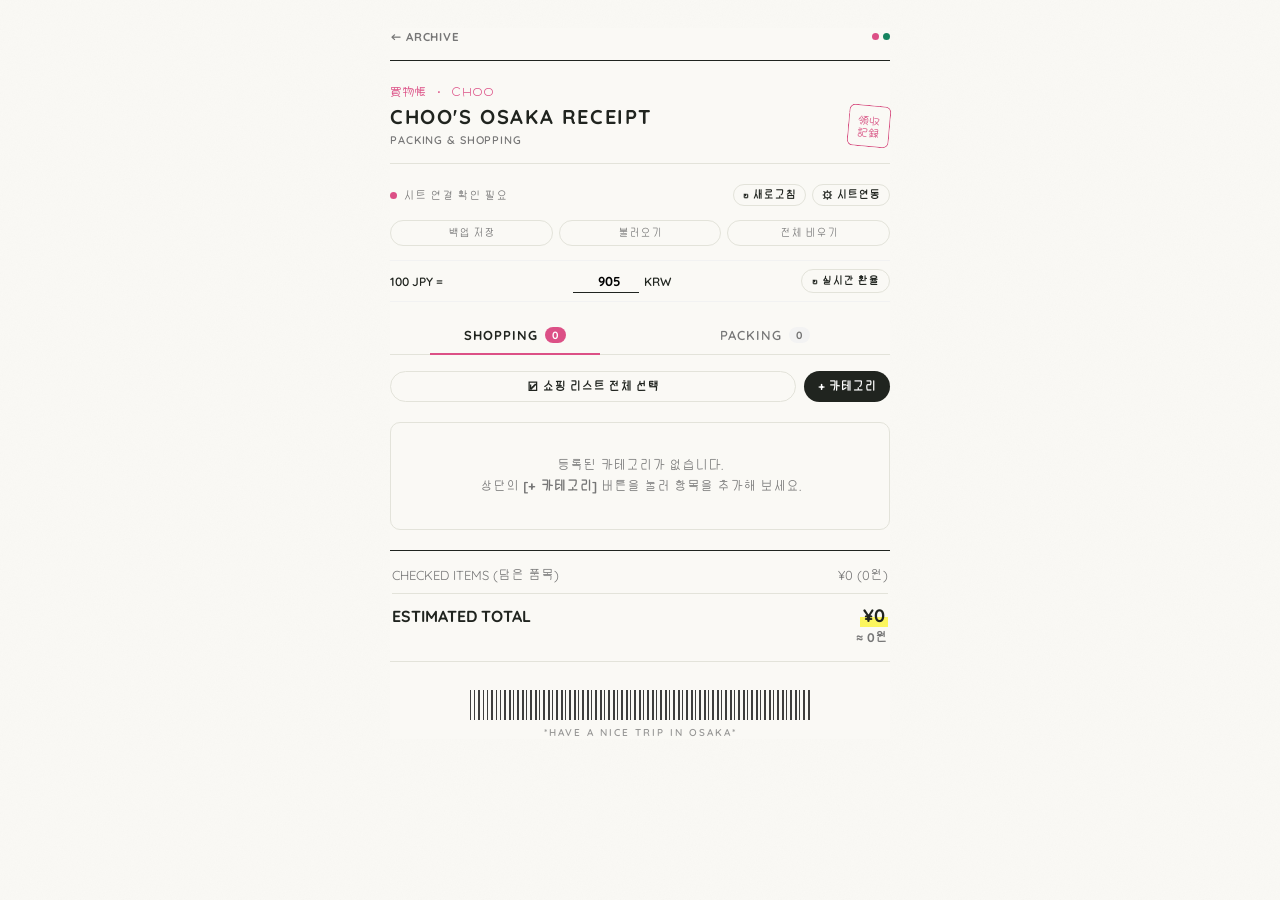
==== commit 4a5e1fa5: "Add files via upload upgrade ui" ====
--- a/bf-receipt/index.html
+++ b/bf-receipt/index.html
@@ -5,6 +5,7 @@
 <meta name="viewport" content="width=device-width, initial-scale=1.0, maximum-scale=1.0, user-scalable=no">
 <title>BF OSAKA RECEIPT</title>
 <link rel="stylesheet" href="./style.css">
+<link rel="stylesheet" href="../riso.css">
 </head>
 <body>
 
--- a/riso.css
+++ b/riso.css
@@ -0,0 +1,45 @@
+/* Minimal riso treatment. Layout and app behavior remain in each page's stylesheet. */
+:root {
+  --bg: #faf9f5;
+  --surface: #faf9f5;
+  --subtle-bg: #f3f2ec;
+  --ink: #20241f;
+  --line-strong: #20241f;
+  --line: #e3e3da;
+  --riso-green: #16845f;
+  --riso-pink: #dc5086;
+  --riso-yellow: #b7c6a6;
+  --riso-blue: #16845f;
+  --riso-aqua: #16845f;
+  --riso-red: #dc5086;
+}
+body { background-image: url('./assets/paper.svg'); }
+/* Texture is restricted to decorative ink. Labels and controls stay legible. */
+.jp-stamp, .done-stamp, .header-stamp, .circle-stamp {
+  -webkit-mask-image: url('./assets/ink-mask.svg');
+  mask-image: url('./assets/ink-mask.svg');
+  mask-mode: luminance;
+  -webkit-mask-size: 160px 160px;
+  mask-size: 160px 160px;
+  mix-blend-mode: multiply;
+}
+.jp-stamp, .header-stamp { background-color: transparent; }
+.card { border-radius: 3px; background: transparent; }
+.card:hover { transform: translateY(-1px); }
+.tag, .tag.tag-shopping, .tag.tag-etc {
+  background: transparent;
+  border-radius: 0;
+  padding: 2px 0;
+  letter-spacing: .09em;
+}
+.card-footer { border-top-color: var(--line); }
+.riso-swatches span:last-child { display: none; }
+.item-memo, .tl-memo { border-left-color: var(--riso-green); }
+/* Clear keyboard feedback without changing control dimensions. */
+:where(a, button, input, select, textarea, [tabindex]):focus-visible {
+  outline: 2px solid var(--riso-green);
+  outline-offset: 4px;
+}
+@media (prefers-reduced-motion: reduce) {
+  *, *::before, *::after { scroll-behavior: auto !important; transition: none !important; animation: none !important; }
+}
